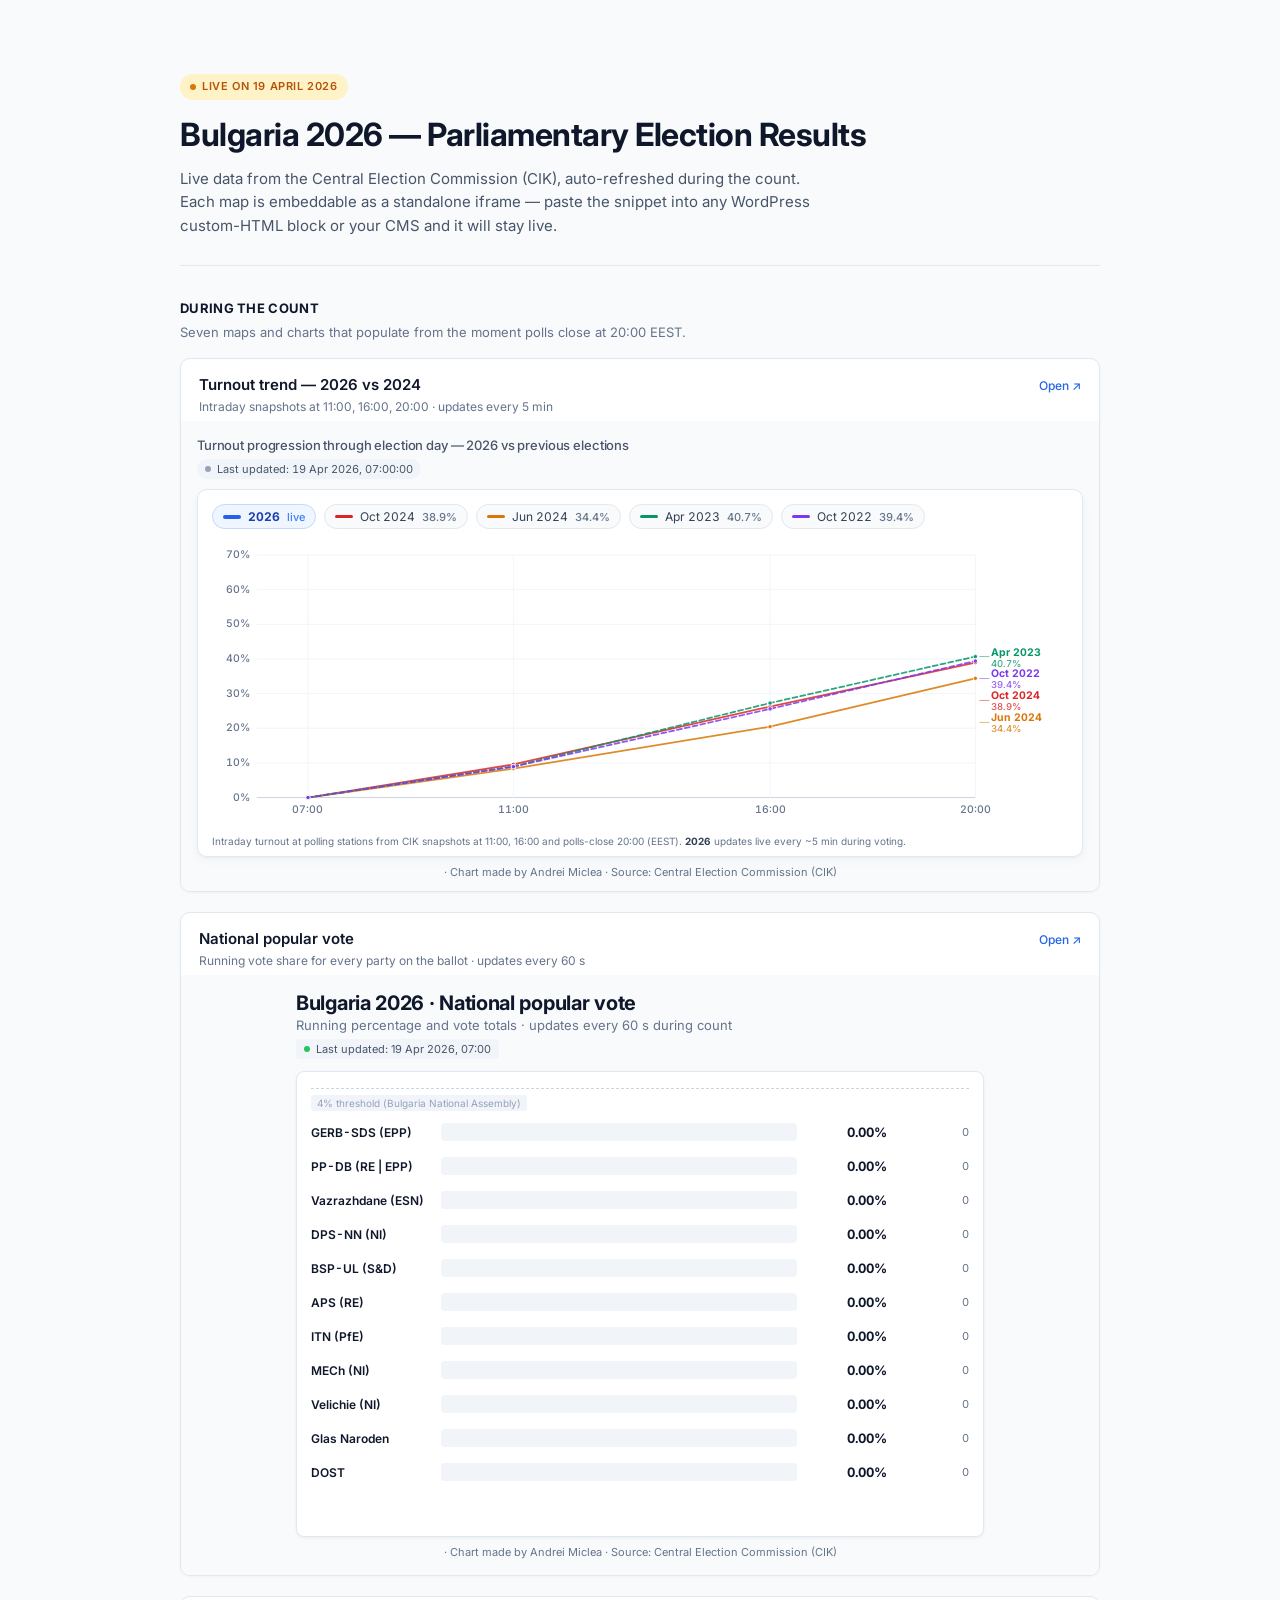
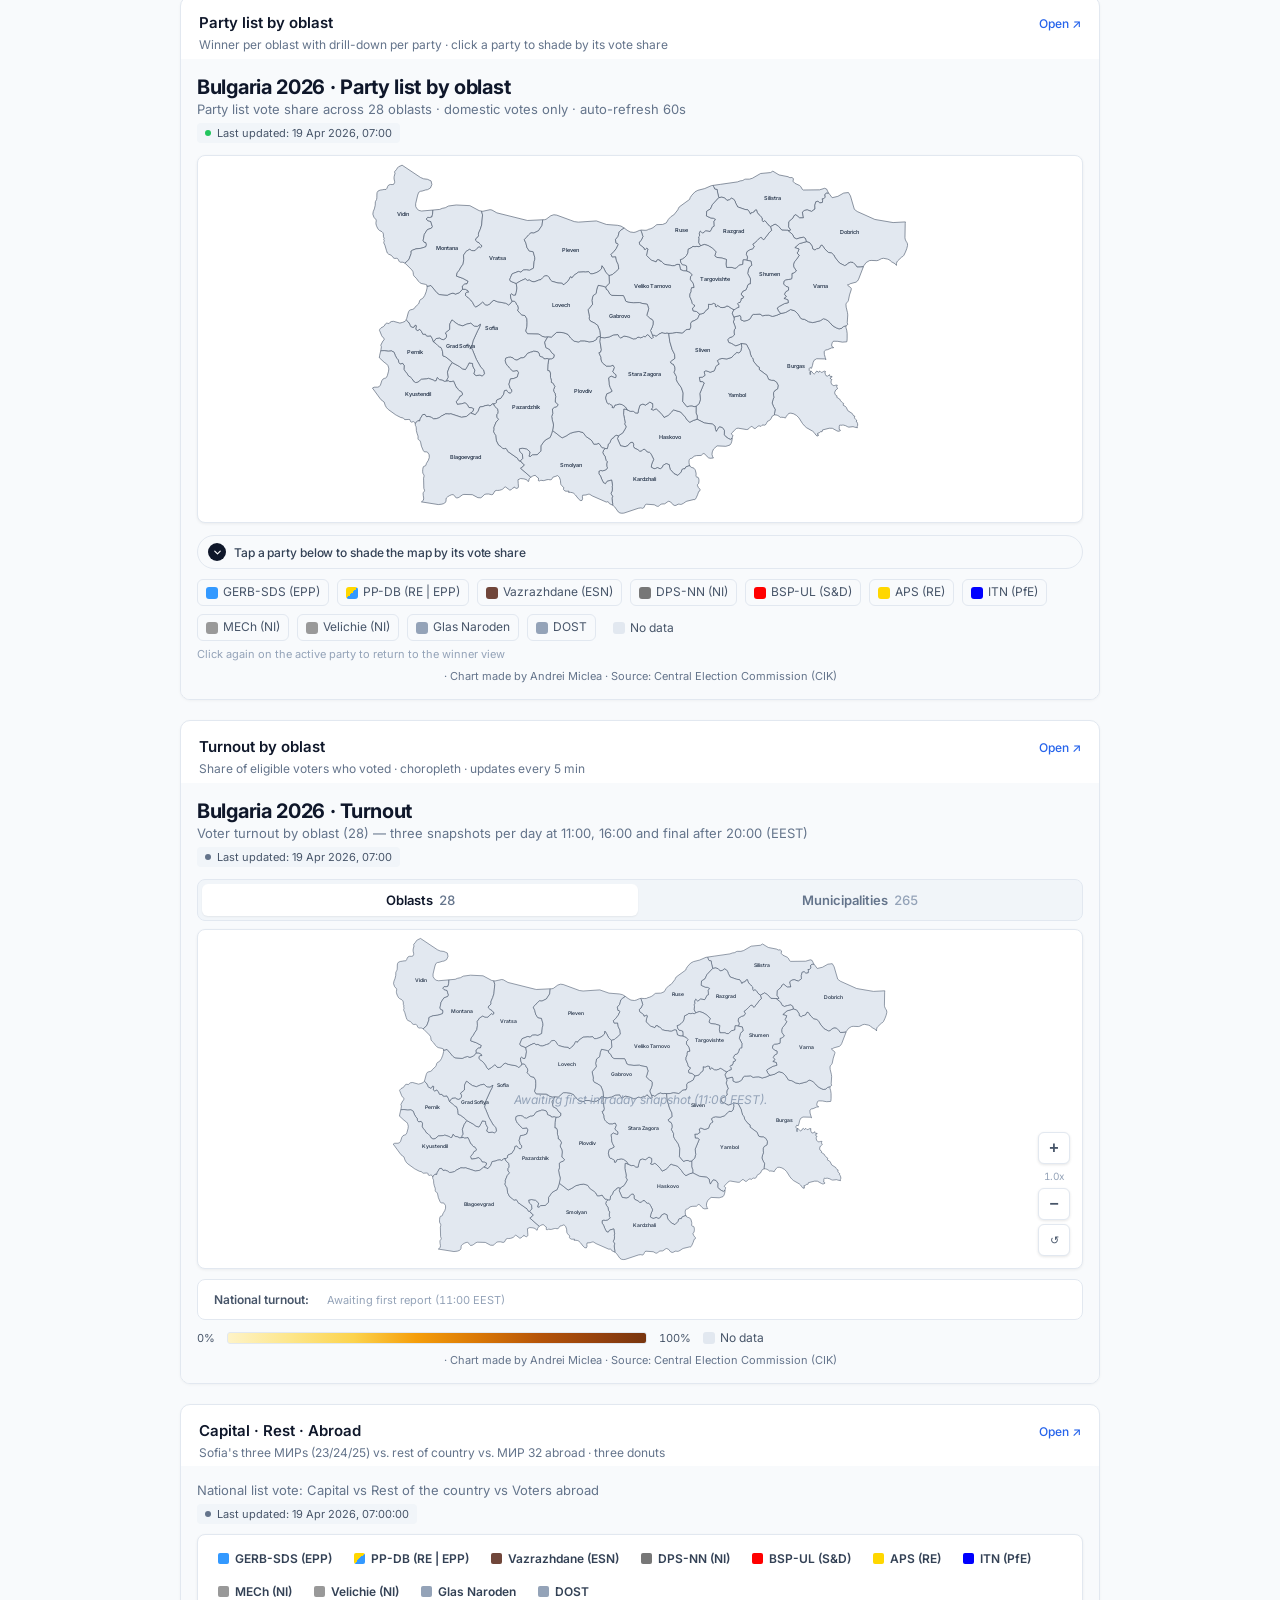
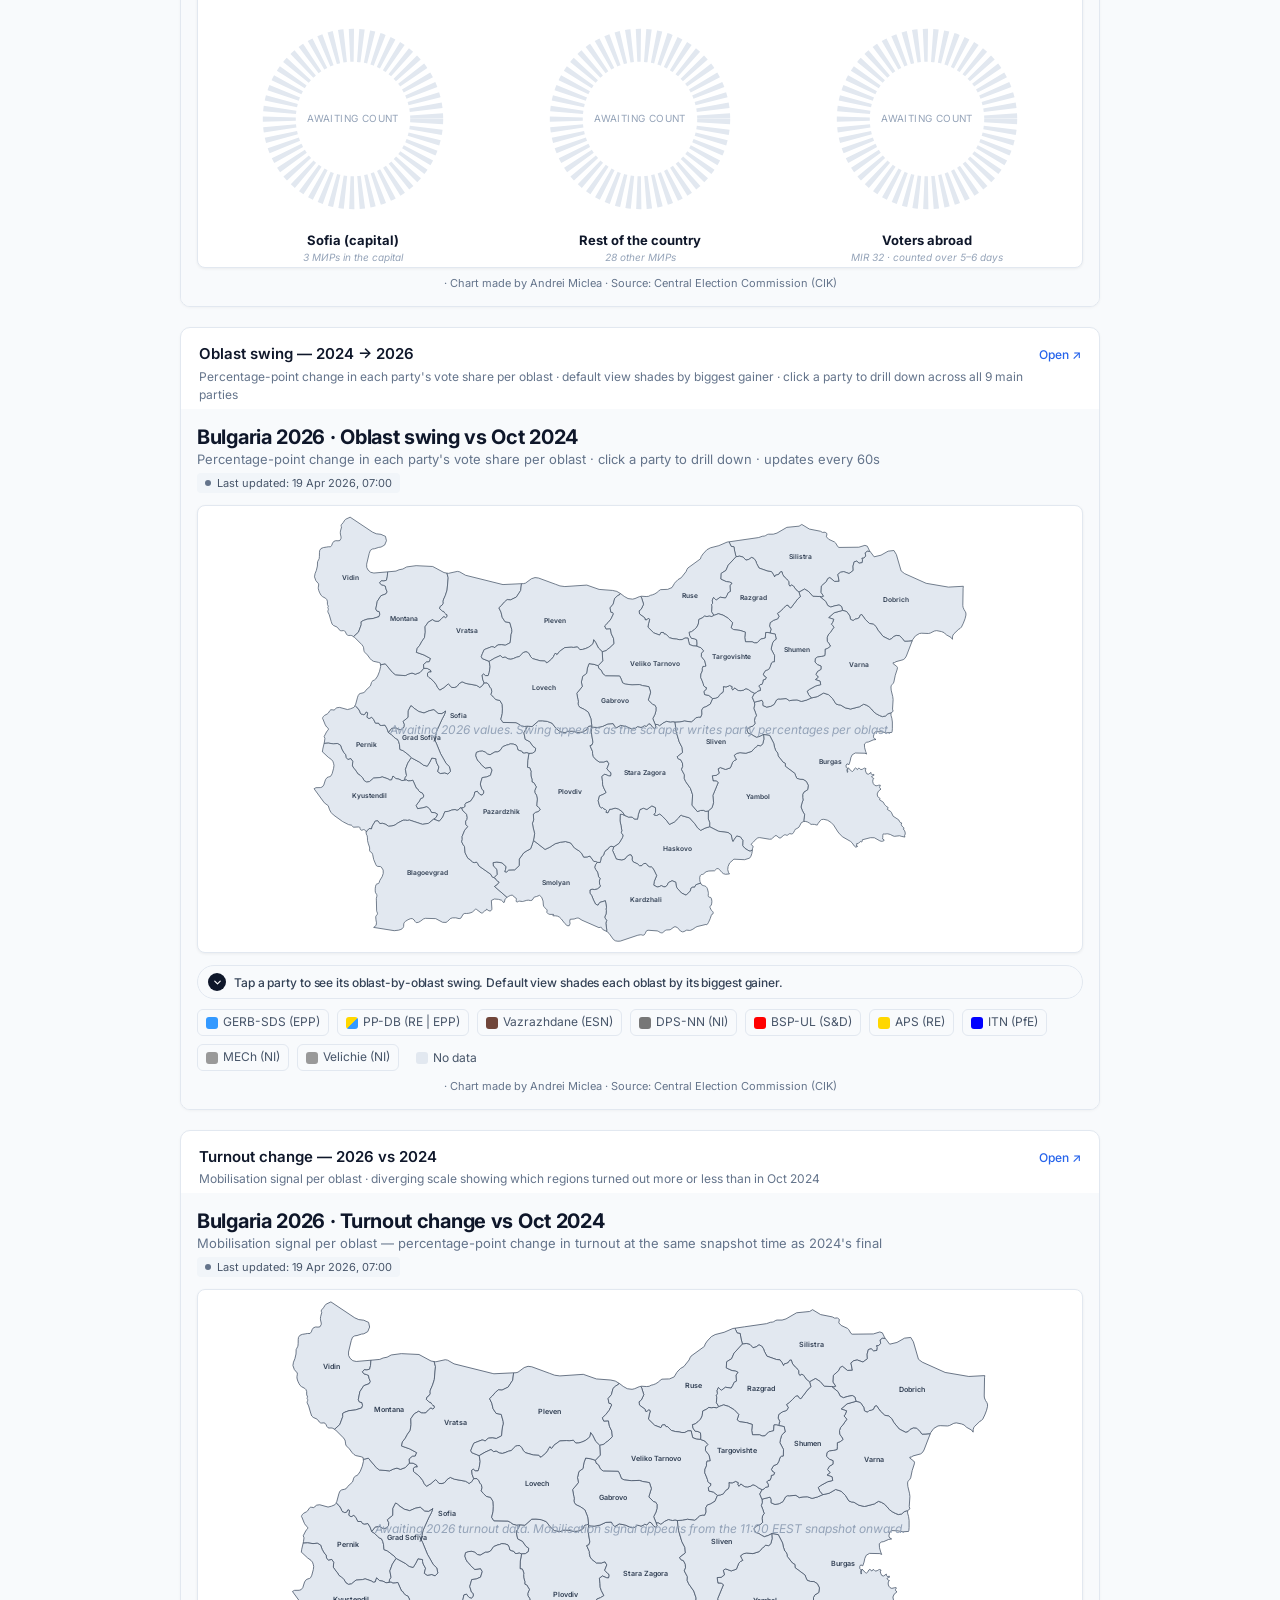
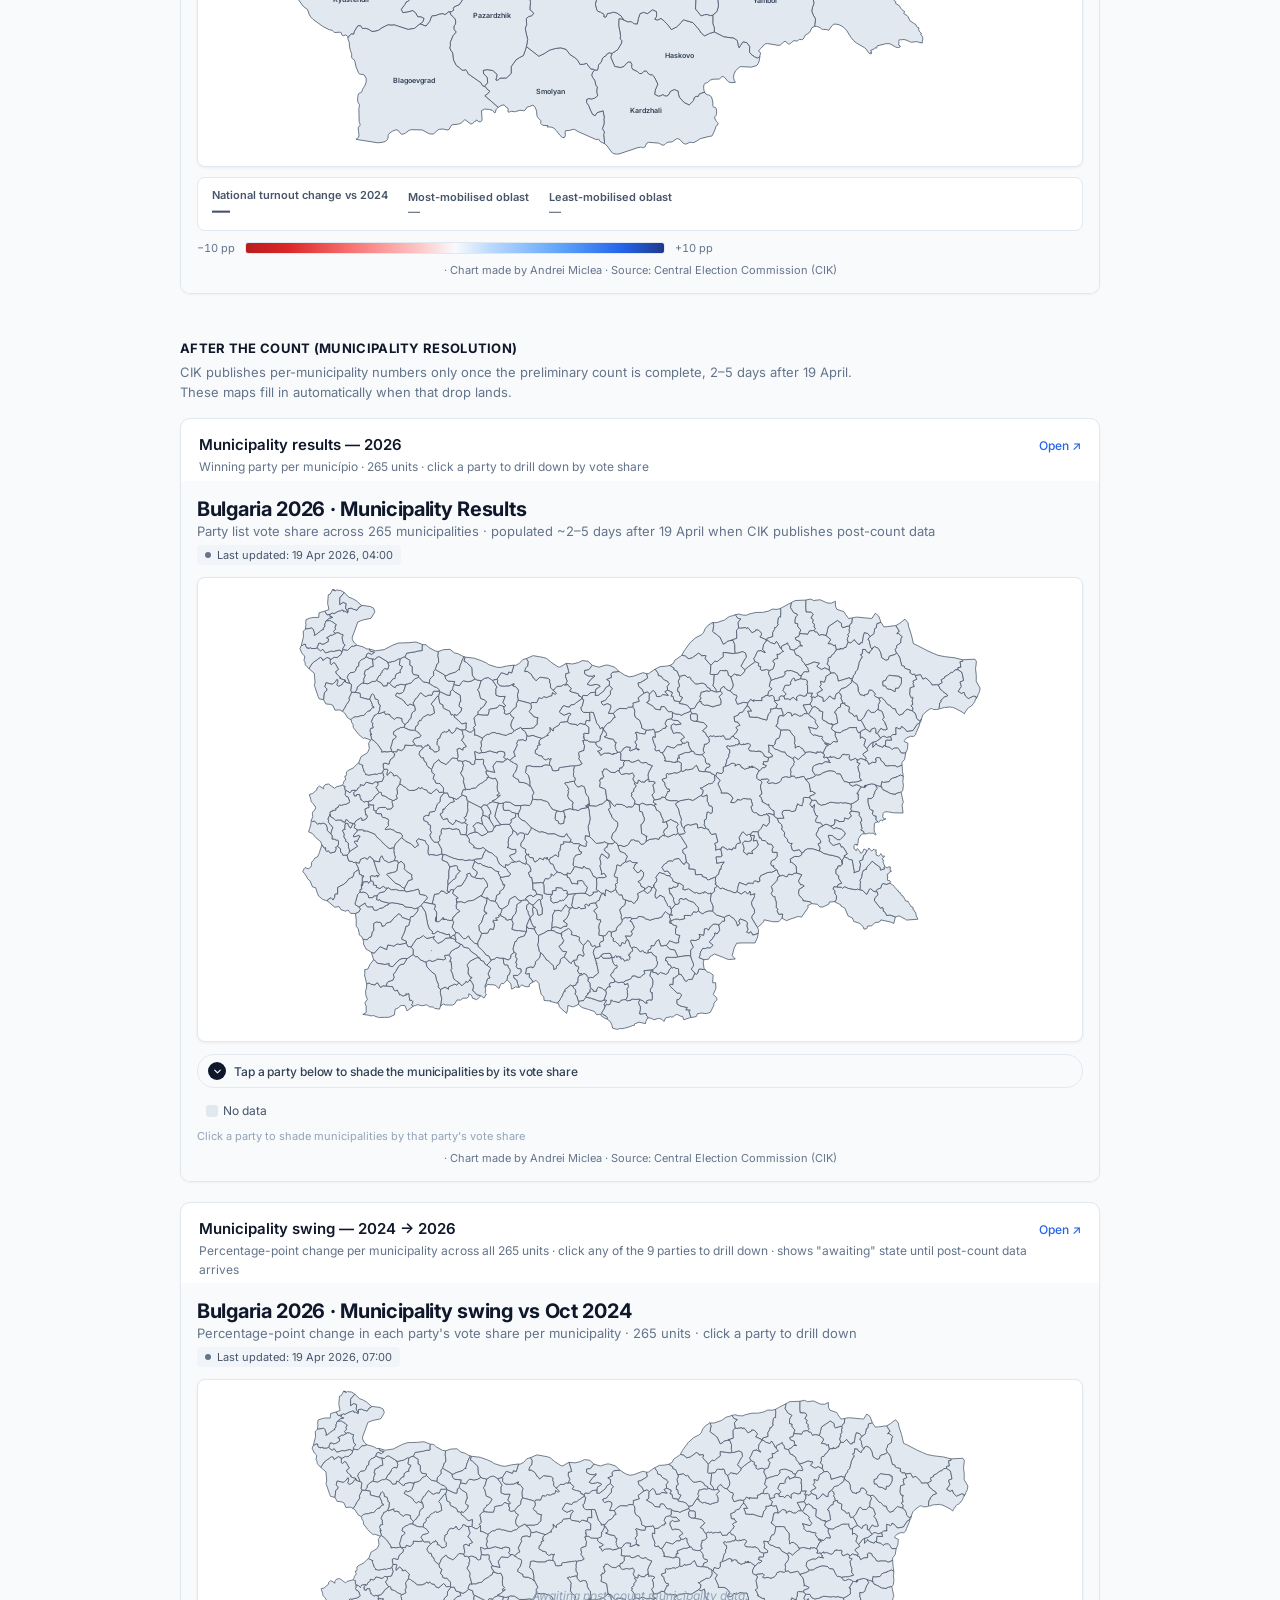
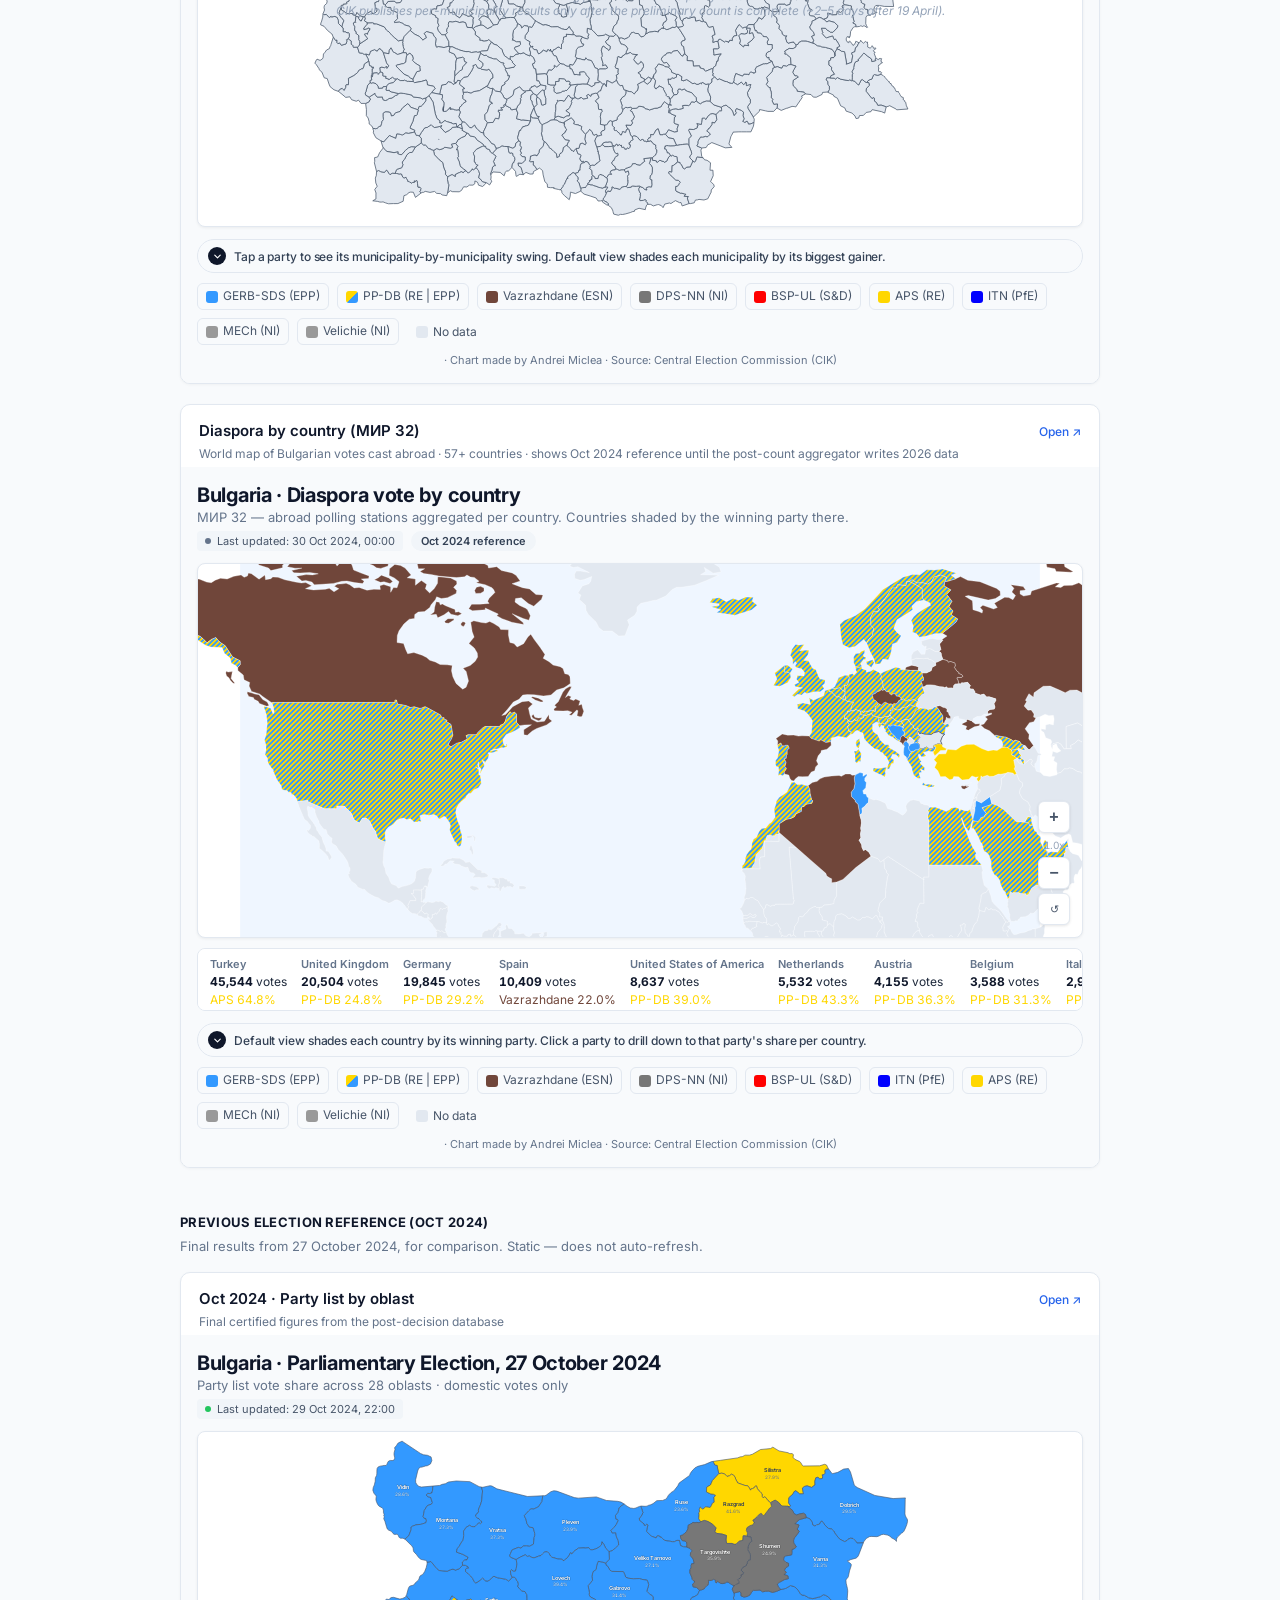
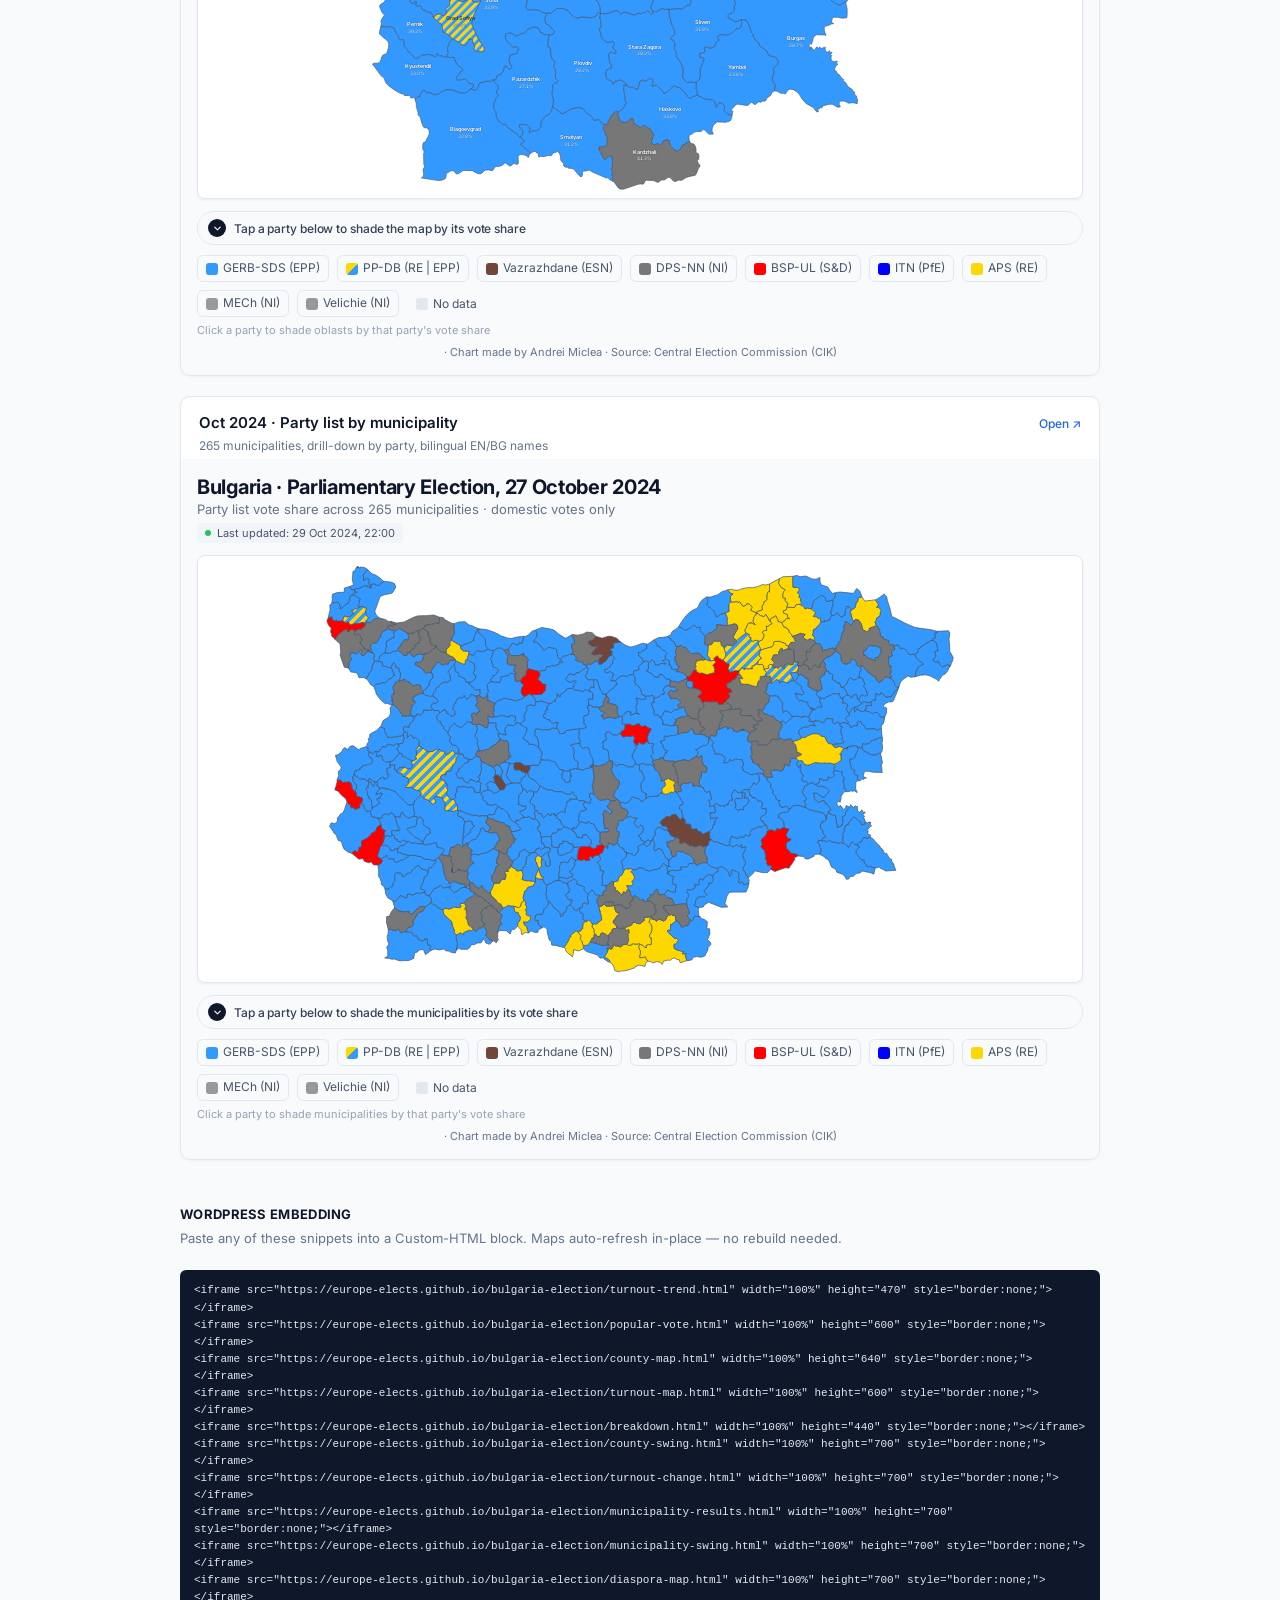
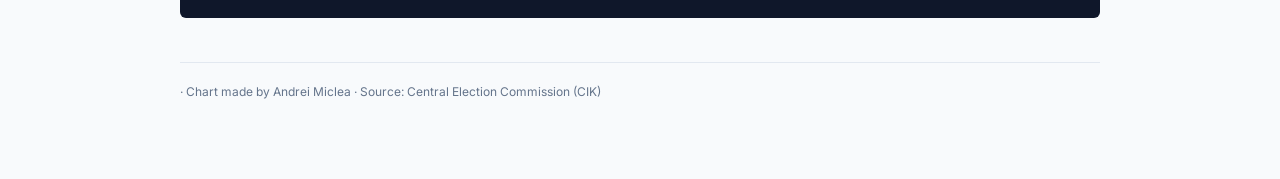
==== index.html @ 09296e6a "Election day map set" ====
<!DOCTYPE html>
<html lang="en">
<head>
<meta charset="UTF-8">
<meta name="viewport" content="width=device-width, initial-scale=1.0">
<title>Bulgaria 2026 – Parliamentary Election Results</title>
<link rel="preconnect" href="https://fonts.googleapis.com">
<link href="https://fonts.googleapis.com/css2?family=Inter:wght@400;500;600;700&display=swap" rel="stylesheet">
<style>
  * { margin: 0; padding: 0; box-sizing: border-box; }
  body { font-family: 'Inter', -apple-system, BlinkMacSystemFont, sans-serif; background: #F8FAFC; color: #1E293B; line-height: 1.55; }
  .page { max-width: 960px; margin: 0 auto; padding: 32px 20px 60px; }
  header.hero {
    padding: 40px 0 28px; border-bottom: 1px solid #E2E8F0; margin-bottom: 32px;
  }
  h1 { font-size: 32px; font-weight: 700; color: #0F172A; letter-spacing: -0.5px; }
  .tagline { font-size: 15px; color: #475569; margin-top: 8px; max-width: 640px; }
  .eyebrow {
    display: inline-flex; align-items: center; gap: 6px;
    font-size: 11px; font-weight: 600; letter-spacing: 0.6px; text-transform: uppercase;
    color: #B45309; background: #FEF3C7; padding: 4px 10px; border-radius: 999px;
    margin-bottom: 10px;
  }
  .eyebrow::before { content: ''; display: inline-block; width: 6px; height: 6px; border-radius: 50%; background: #D97706; animation: pulse 2s infinite; }
  @keyframes pulse { 0%, 100% { opacity: 1; } 50% { opacity: 0.3; } }

  section { margin-bottom: 44px; }
  h2 {
    font-size: 13px; font-weight: 700; color: #0F172A; letter-spacing: 0.3px; text-transform: uppercase;
    margin-bottom: 4px;
  }
  h2 + .sec-sub {
    font-size: 13px; color: #64748B; margin-bottom: 16px; max-width: 680px;
  }

  .embed {
    background: #fff; border: 1px solid #E2E8F0; border-radius: 10px; overflow: hidden;
    box-shadow: 0 1px 3px rgba(0,0,0,.04); margin-bottom: 20px;
  }
  .embed iframe { width: 100%; display: block; border: 0; }
  .embed-header {
    padding: 14px 18px 4px; display: flex; justify-content: space-between; align-items: baseline; gap: 12px;
  }
  .embed-header h3 { font-size: 15px; font-weight: 600; color: #0F172A; }
  .embed-header .desc { font-size: 12px; color: #64748B; margin-top: 2px; }
  .embed-header a {
    font-size: 12px; color: #2563EB; text-decoration: none; white-space: nowrap; font-weight: 500;
  }
  .embed-header a:hover { text-decoration: underline; }

  .embed-codeblock {
    margin-top: 22px; background: #0F172A; color: #E2E8F0;
    font-family: ui-monospace, SFMono-Regular, Menlo, monospace;
    font-size: 11px; padding: 12px 14px; border-radius: 6px; overflow-x: auto;
  }

  footer {
    border-top: 1px solid #E2E8F0; padding-top: 20px; margin-top: 40px;
    font-size: 12px; color: #64748B;
  }
  footer a { color: #475569; }
</style>
</head>
<body>
<div class="page">

<header class="hero">
  <div class="eyebrow">Live on 19 April 2026</div>
  <h1>Bulgaria 2026 — Parliamentary Election Results</h1>
  <p class="tagline">
    Live data from the Central Election Commission (CIK), auto-refreshed during the count.
    Each map is embeddable as a standalone iframe — paste the snippet into any WordPress custom-HTML block
    or your CMS and it will stay live.
  </p>
</header>

<section>
  <h2>During the count</h2>
  <p class="sec-sub">Seven maps and charts that populate from the moment polls close at 20:00 EEST.</p>

  <div class="embed">
    <div class="embed-header">
      <div><h3>Turnout trend — 2026 vs 2024</h3><div class="desc">Intraday snapshots at 11:00, 16:00, 20:00 · updates every 5 min</div></div>
      <a href="turnout-trend.html" target="_blank">Open ↗</a>
    </div>
    <iframe src="turnout-trend.html" height="470"></iframe>
  </div>

  <div class="embed">
    <div class="embed-header">
      <div><h3>National popular vote</h3><div class="desc">Running vote share for every party on the ballot · updates every 60 s</div></div>
      <a href="popular-vote.html" target="_blank">Open ↗</a>
    </div>
    <iframe src="popular-vote.html" height="600"></iframe>
  </div>

  <div class="embed">
    <div class="embed-header">
      <div><h3>Party list by oblast</h3><div class="desc">Winner per oblast with drill-down per party · click a party to shade by its vote share</div></div>
      <a href="county-map.html" target="_blank">Open ↗</a>
    </div>
    <iframe src="county-map.html" height="640"></iframe>
  </div>

  <div class="embed">
    <div class="embed-header">
      <div><h3>Turnout by oblast</h3><div class="desc">Share of eligible voters who voted · choropleth · updates every 5 min</div></div>
      <a href="turnout-map.html" target="_blank">Open ↗</a>
    </div>
    <iframe src="turnout-map.html" height="600"></iframe>
  </div>

  <div class="embed">
    <div class="embed-header">
      <div><h3>Capital · Rest · Abroad</h3><div class="desc">Sofia's three МИРs (23/24/25) vs. rest of country vs. МИР 32 abroad · three donuts</div></div>
      <a href="breakdown.html" target="_blank">Open ↗</a>
    </div>
    <iframe src="breakdown.html" height="440"></iframe>
  </div>

  <div class="embed">
    <div class="embed-header">
      <div><h3>Oblast swing — 2024 → 2026</h3><div class="desc">Percentage-point change in each party's vote share per oblast · default view shades by biggest gainer · click a party to drill down across all 9 main parties</div></div>
      <a href="county-swing.html" target="_blank">Open ↗</a>
    </div>
    <iframe src="county-swing.html" height="700"></iframe>
  </div>

  <div class="embed">
    <div class="embed-header">
      <div><h3>Turnout change — 2026 vs 2024</h3><div class="desc">Mobilisation signal per oblast · diverging scale showing which regions turned out more or less than in Oct 2024</div></div>
      <a href="turnout-change.html" target="_blank">Open ↗</a>
    </div>
    <iframe src="turnout-change.html" height="700"></iframe>
  </div>
</section>

<section>
  <h2>After the count (municipality resolution)</h2>
  <p class="sec-sub">CIK publishes per-municipality numbers only once the preliminary count is complete, 2–5 days after 19 April. These maps fill in automatically when that drop lands.</p>

  <div class="embed">
    <div class="embed-header">
      <div><h3>Municipality results — 2026</h3><div class="desc">Winning party per município · 265 units · click a party to drill down by vote share</div></div>
      <a href="municipality-results.html" target="_blank">Open ↗</a>
    </div>
    <iframe src="municipality-results.html" height="700"></iframe>
  </div>

  <div class="embed">
    <div class="embed-header">
      <div><h3>Municipality swing — 2024 → 2026</h3><div class="desc">Percentage-point change per municipality across all 265 units · click any of the 9 parties to drill down · shows "awaiting" state until post-count data arrives</div></div>
      <a href="municipality-swing.html" target="_blank">Open ↗</a>
    </div>
    <iframe src="municipality-swing.html" height="700"></iframe>
  </div>

  <div class="embed">
    <div class="embed-header">
      <div><h3>Diaspora by country (МИР 32)</h3><div class="desc">World map of Bulgarian votes cast abroad · 57+ countries · shows Oct 2024 reference until the post-count aggregator writes 2026 data</div></div>
      <a href="diaspora-map.html" target="_blank">Open ↗</a>
    </div>
    <iframe src="diaspora-map.html" height="700"></iframe>
  </div>
</section>

<section>
  <h2>Previous election reference (Oct 2024)</h2>
  <p class="sec-sub">Final results from 27 October 2024, for comparison. Static — does not auto-refresh.</p>

  <div class="embed">
    <div class="embed-header">
      <div><h3>Oct 2024 · Party list by oblast</h3><div class="desc">Final certified figures from the post-decision database</div></div>
      <a href="map.html" target="_blank">Open ↗</a>
    </div>
    <iframe src="map.html" height="640"></iframe>
  </div>

  <div class="embed">
    <div class="embed-header">
      <div><h3>Oct 2024 · Party list by municipality</h3><div class="desc">265 municipalities, drill-down by party, bilingual EN/BG names</div></div>
      <a href="map_municipalities.html" target="_blank">Open ↗</a>
    </div>
    <iframe src="map_municipalities.html" height="700"></iframe>
  </div>
</section>

<section>
  <h2>WordPress embedding</h2>
  <p class="sec-sub">Paste any of these snippets into a Custom-HTML block. Maps auto-refresh in-place — no rebuild needed.</p>
  <div class="embed-codeblock">
&lt;iframe src="https://europe-elects.github.io/bulgaria-election/turnout-trend.html"  width="100%" height="470" style="border:none;"&gt;&lt;/iframe&gt;<br>
&lt;iframe src="https://europe-elects.github.io/bulgaria-election/popular-vote.html"   width="100%" height="600" style="border:none;"&gt;&lt;/iframe&gt;<br>
&lt;iframe src="https://europe-elects.github.io/bulgaria-election/county-map.html"    width="100%" height="640" style="border:none;"&gt;&lt;/iframe&gt;<br>
&lt;iframe src="https://europe-elects.github.io/bulgaria-election/turnout-map.html"   width="100%" height="600" style="border:none;"&gt;&lt;/iframe&gt;<br>
&lt;iframe src="https://europe-elects.github.io/bulgaria-election/breakdown.html"     width="100%" height="440" style="border:none;"&gt;&lt;/iframe&gt;<br>
&lt;iframe src="https://europe-elects.github.io/bulgaria-election/county-swing.html"  width="100%" height="700" style="border:none;"&gt;&lt;/iframe&gt;<br>
&lt;iframe src="https://europe-elects.github.io/bulgaria-election/turnout-change.html" width="100%" height="700" style="border:none;"&gt;&lt;/iframe&gt;<br>
&lt;iframe src="https://europe-elects.github.io/bulgaria-election/municipality-results.html" width="100%" height="700" style="border:none;"&gt;&lt;/iframe&gt;<br>
&lt;iframe src="https://europe-elects.github.io/bulgaria-election/municipality-swing.html" width="100%" height="700" style="border:none;"&gt;&lt;/iframe&gt;<br>
&lt;iframe src="https://europe-elects.github.io/bulgaria-election/diaspora-map.html" width="100%" height="700" style="border:none;"&gt;&lt;/iframe&gt;
  </div>
</section>

<footer>
  · Chart made by Andrei Miclea · Source: Central Election Commission (CIK)
</footer>

</div>
</body>
</html>
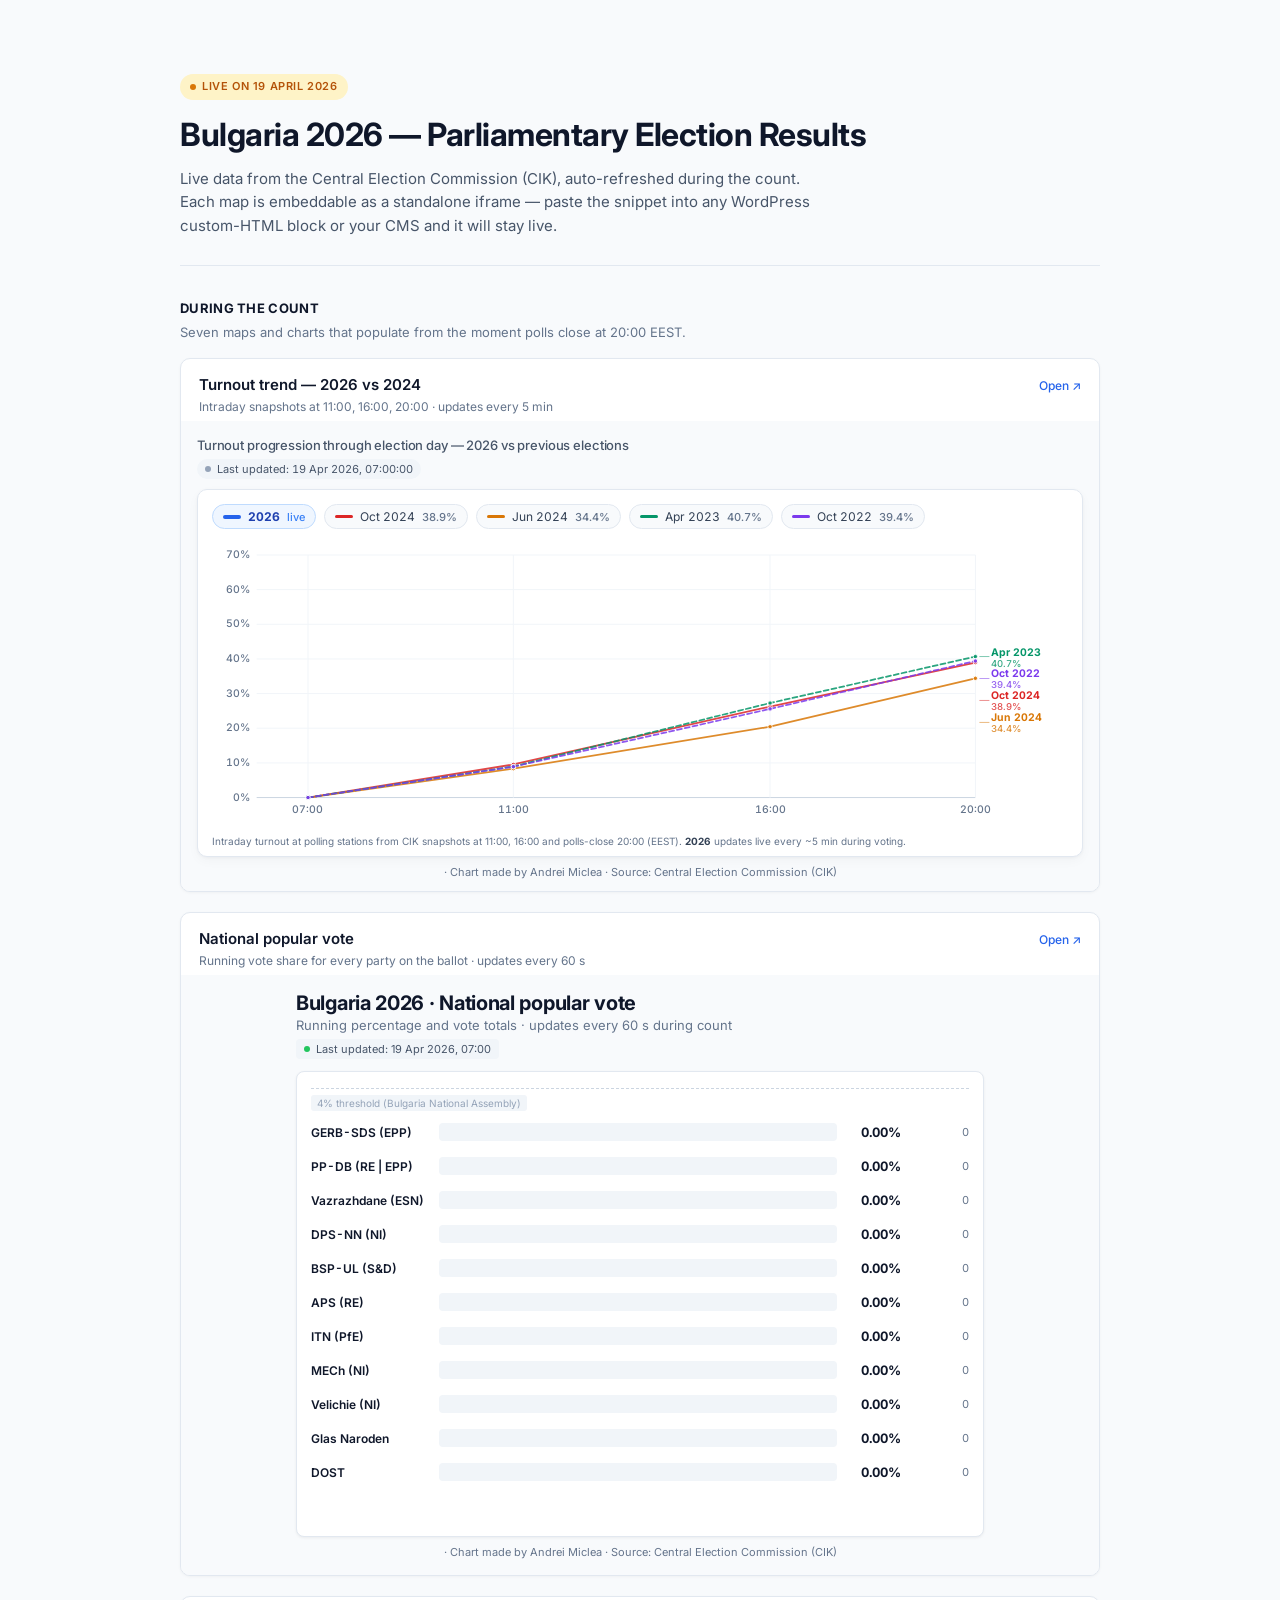
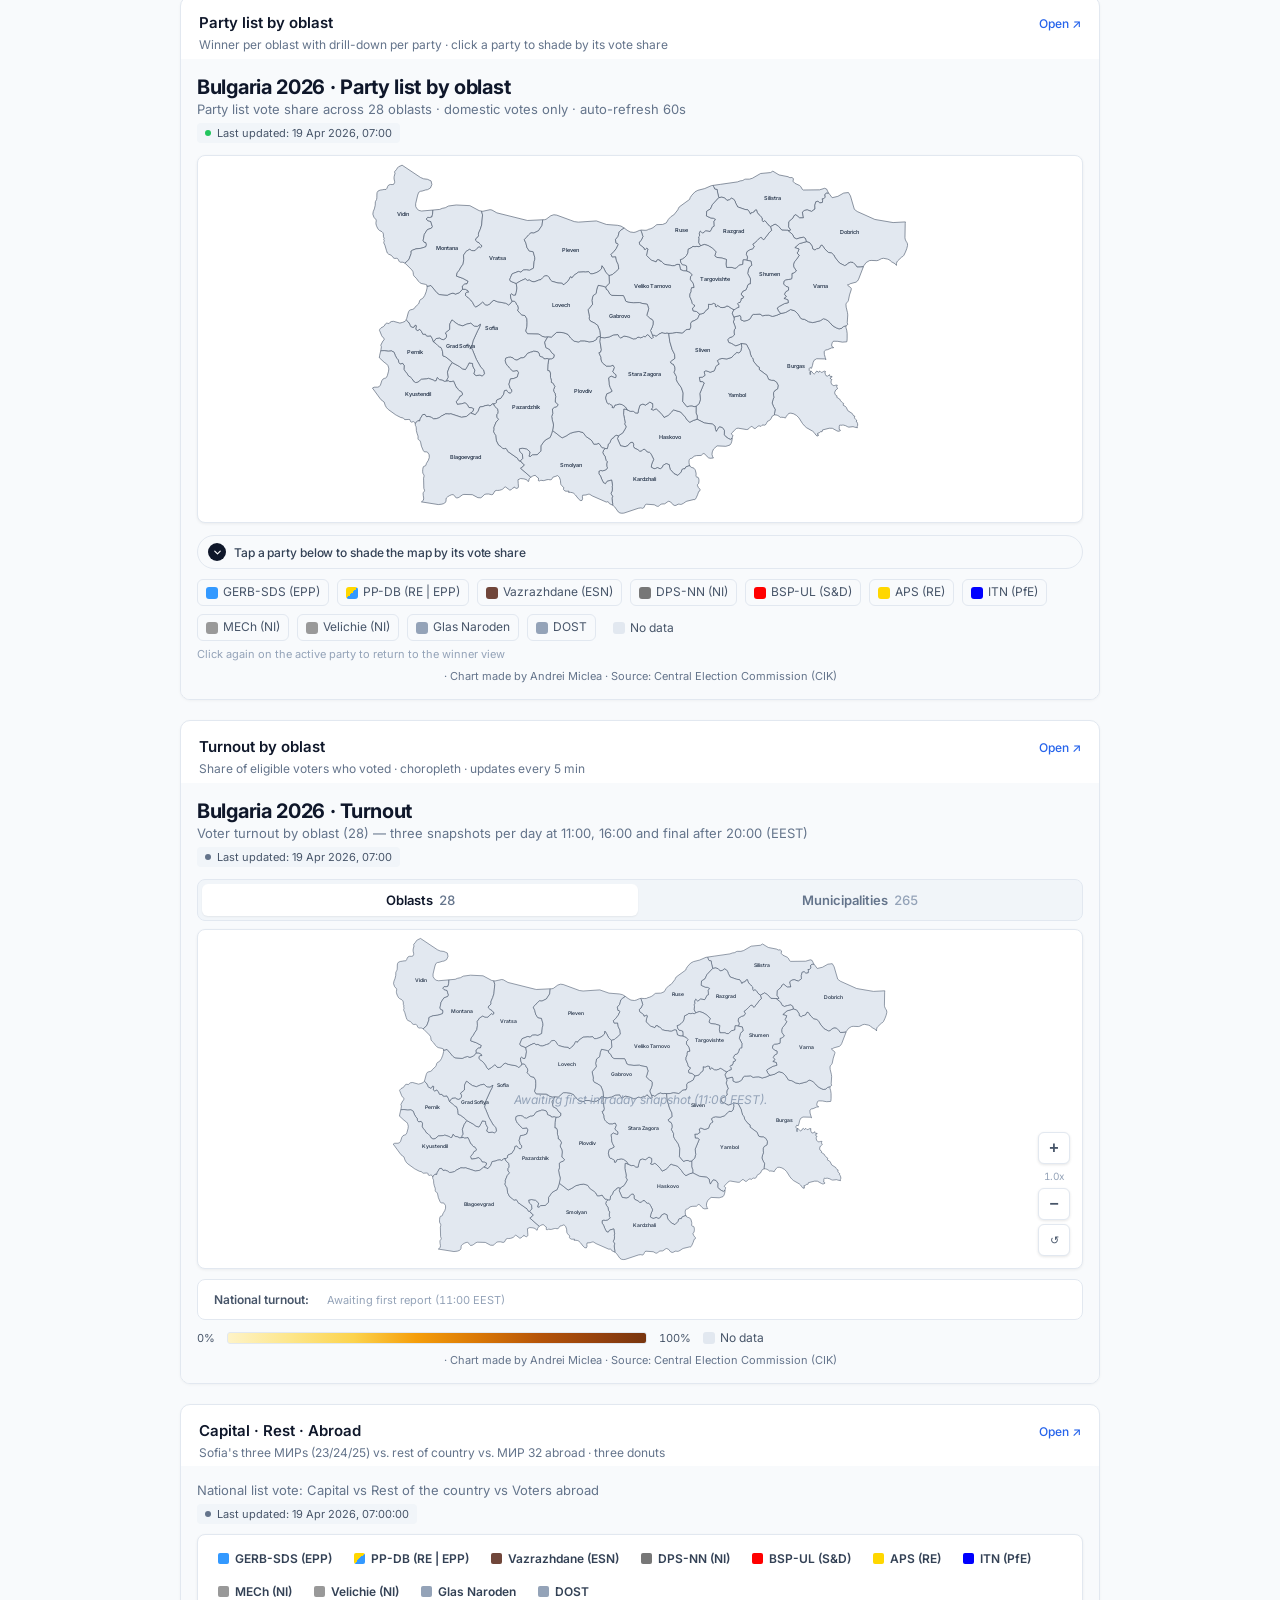
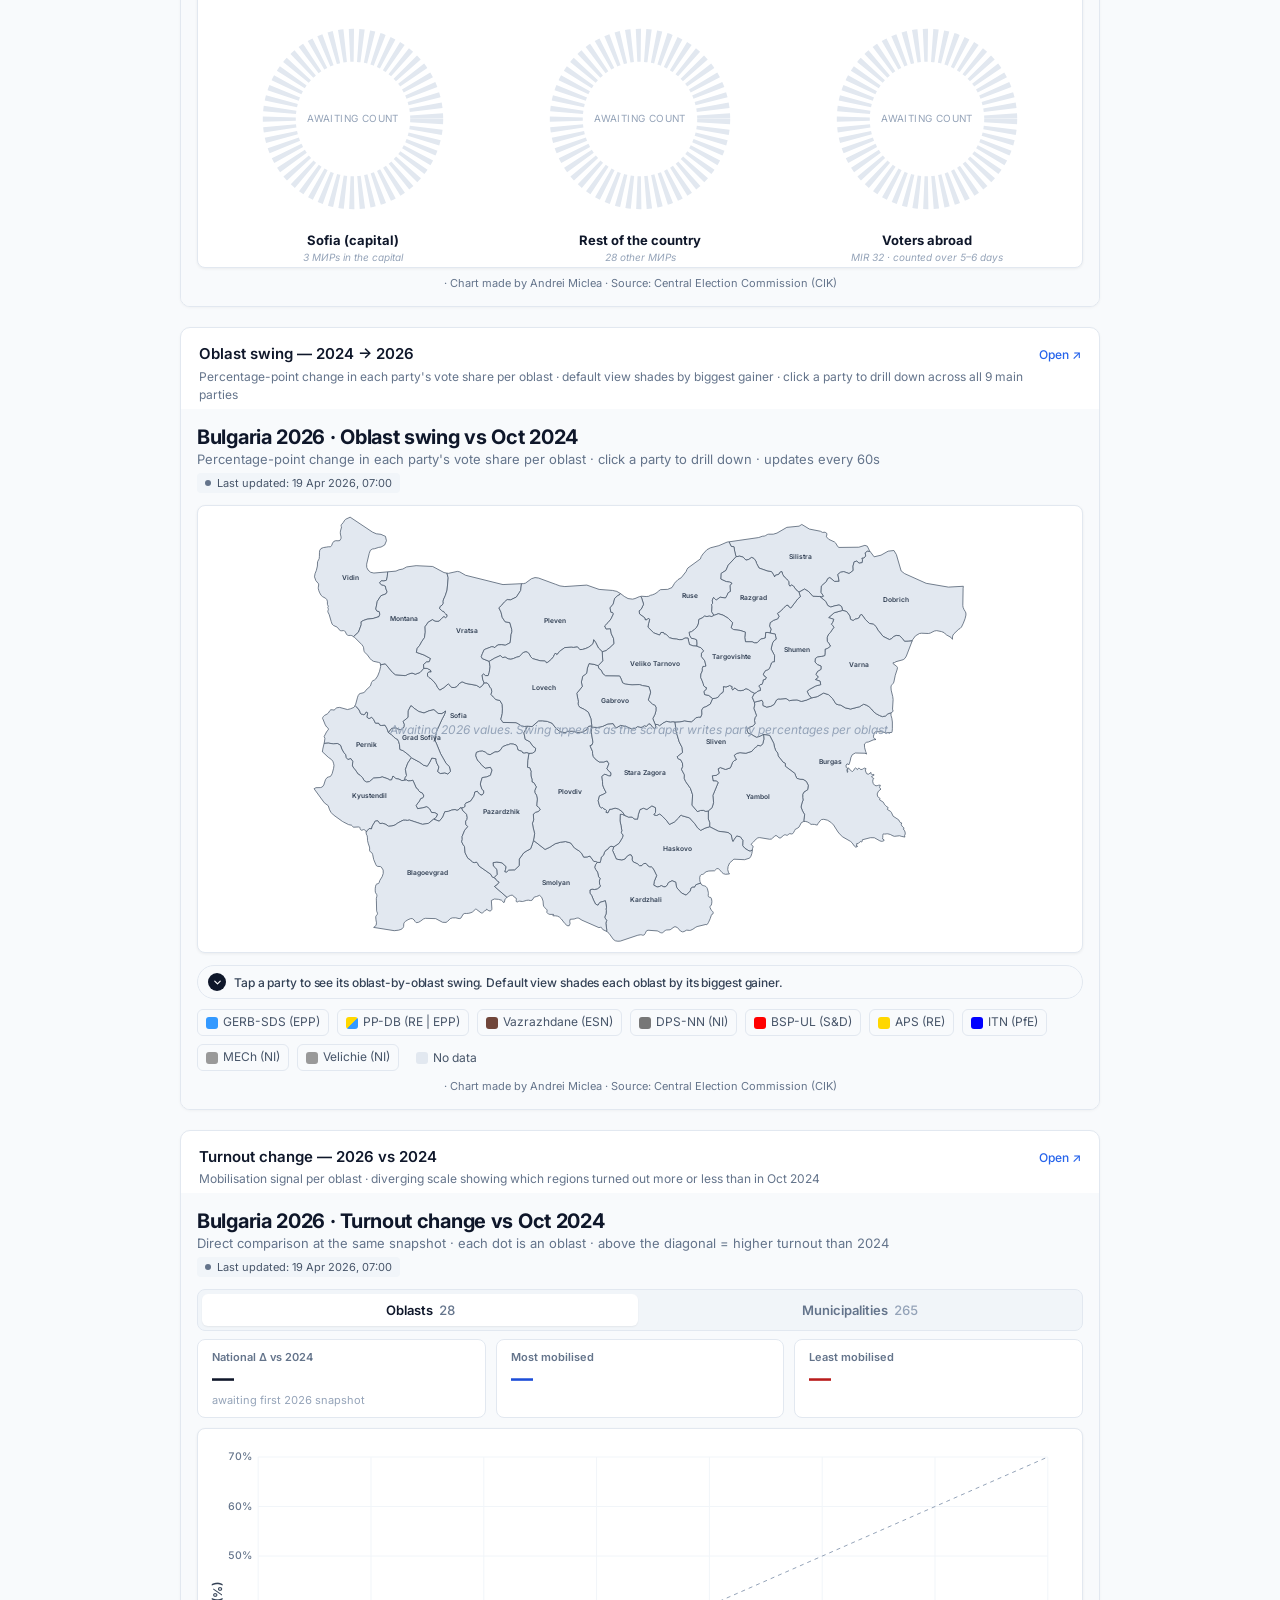
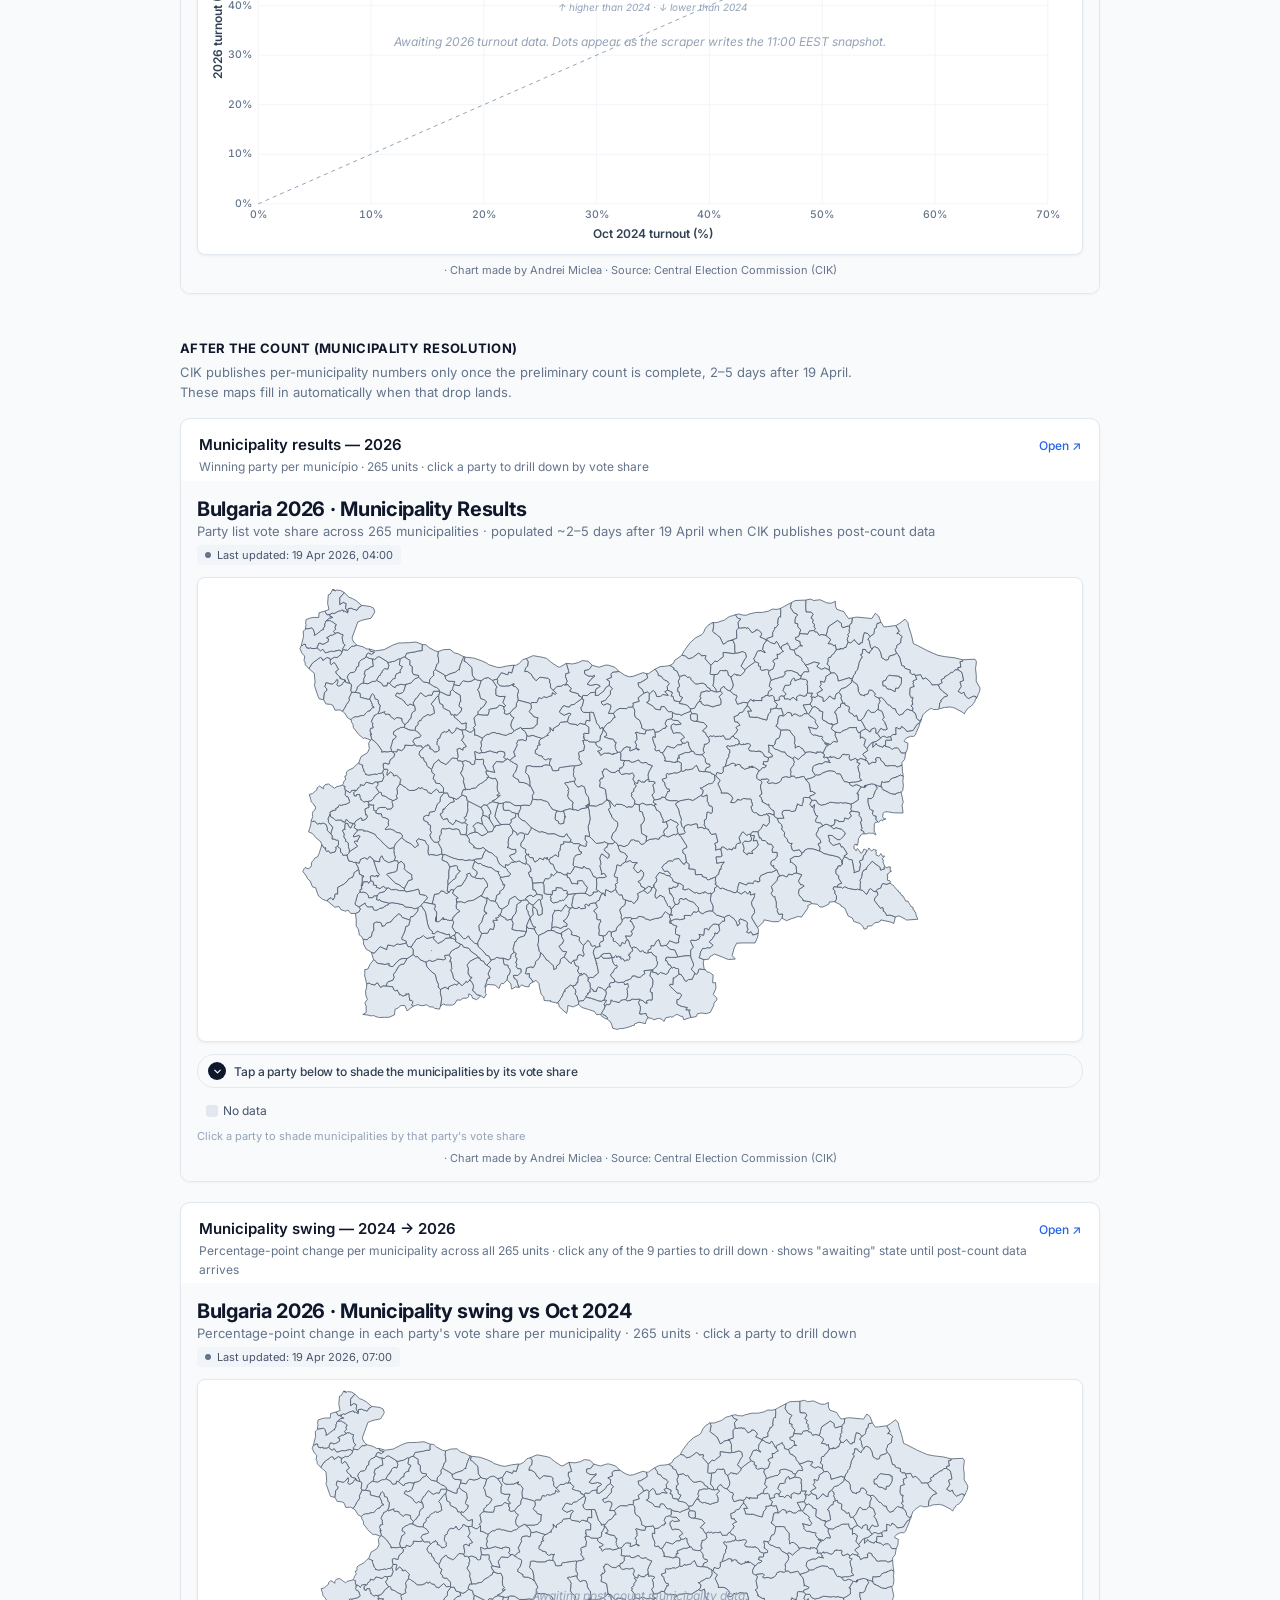
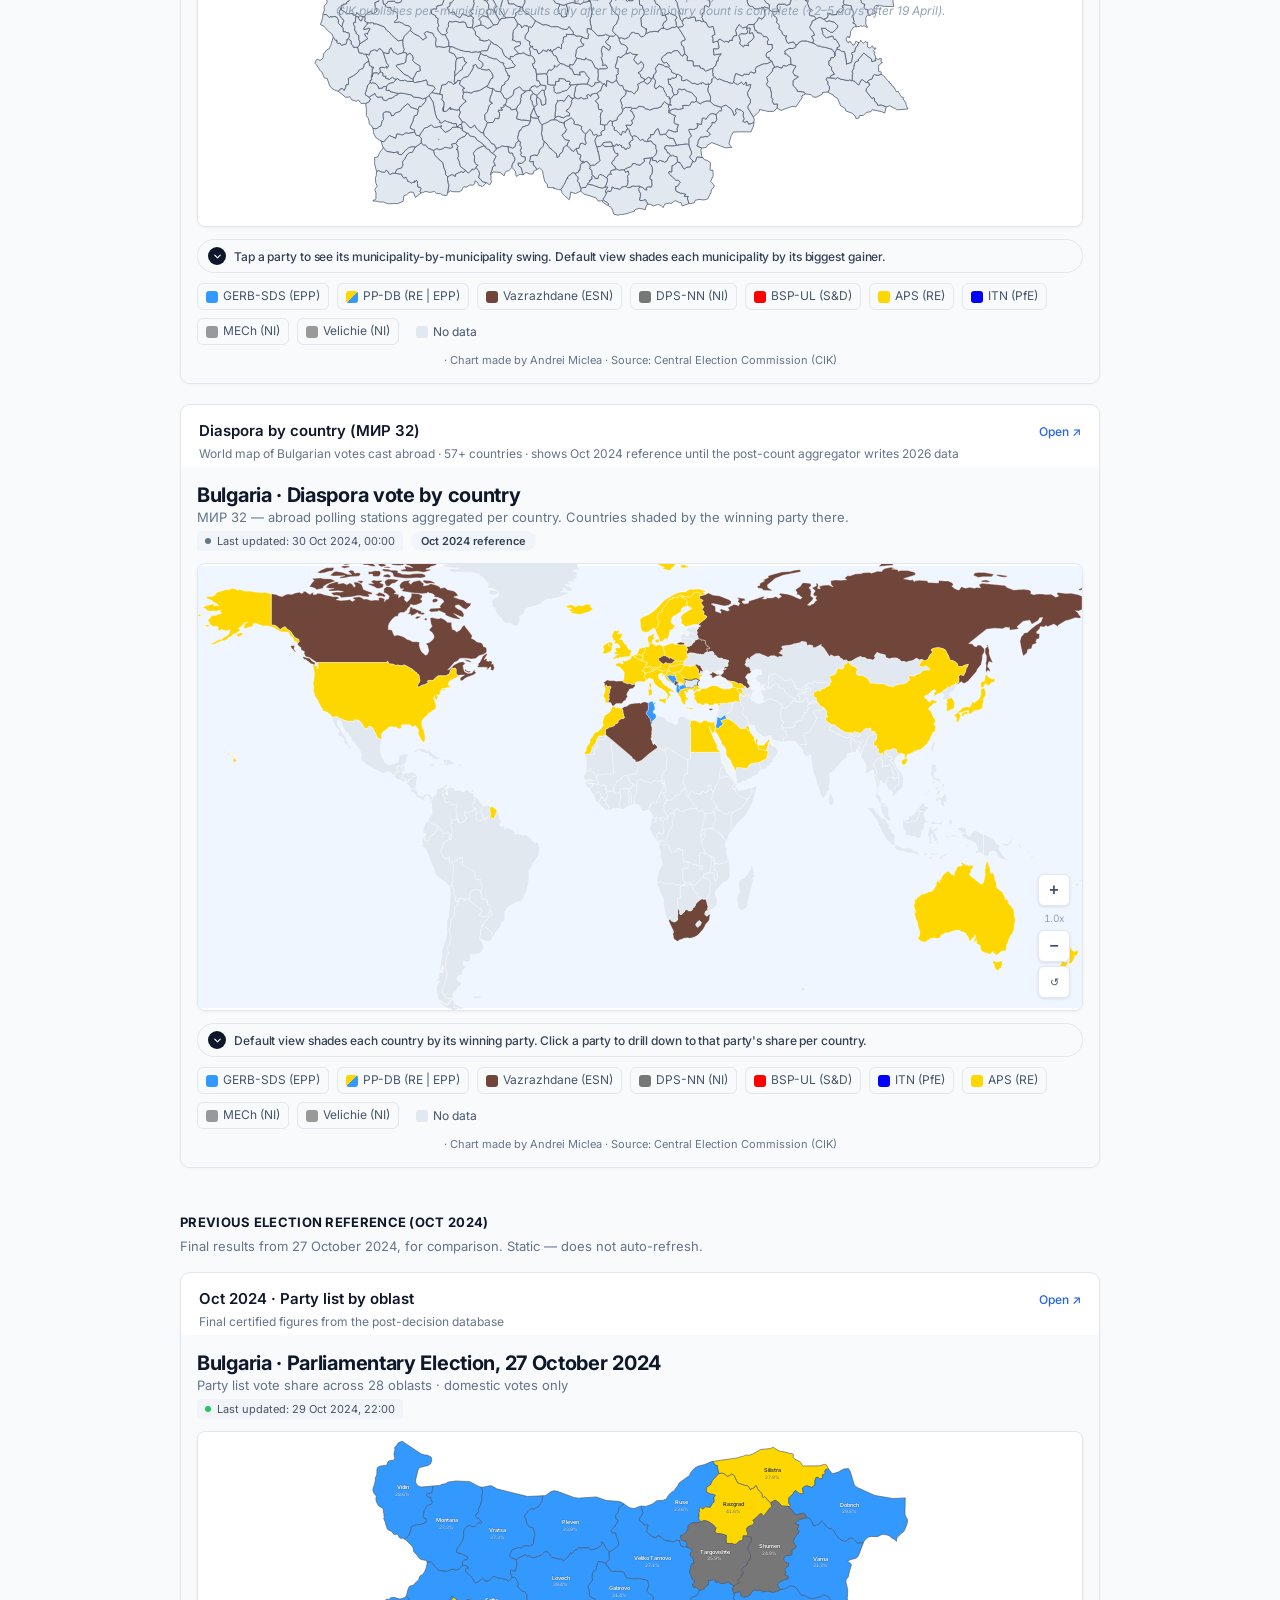
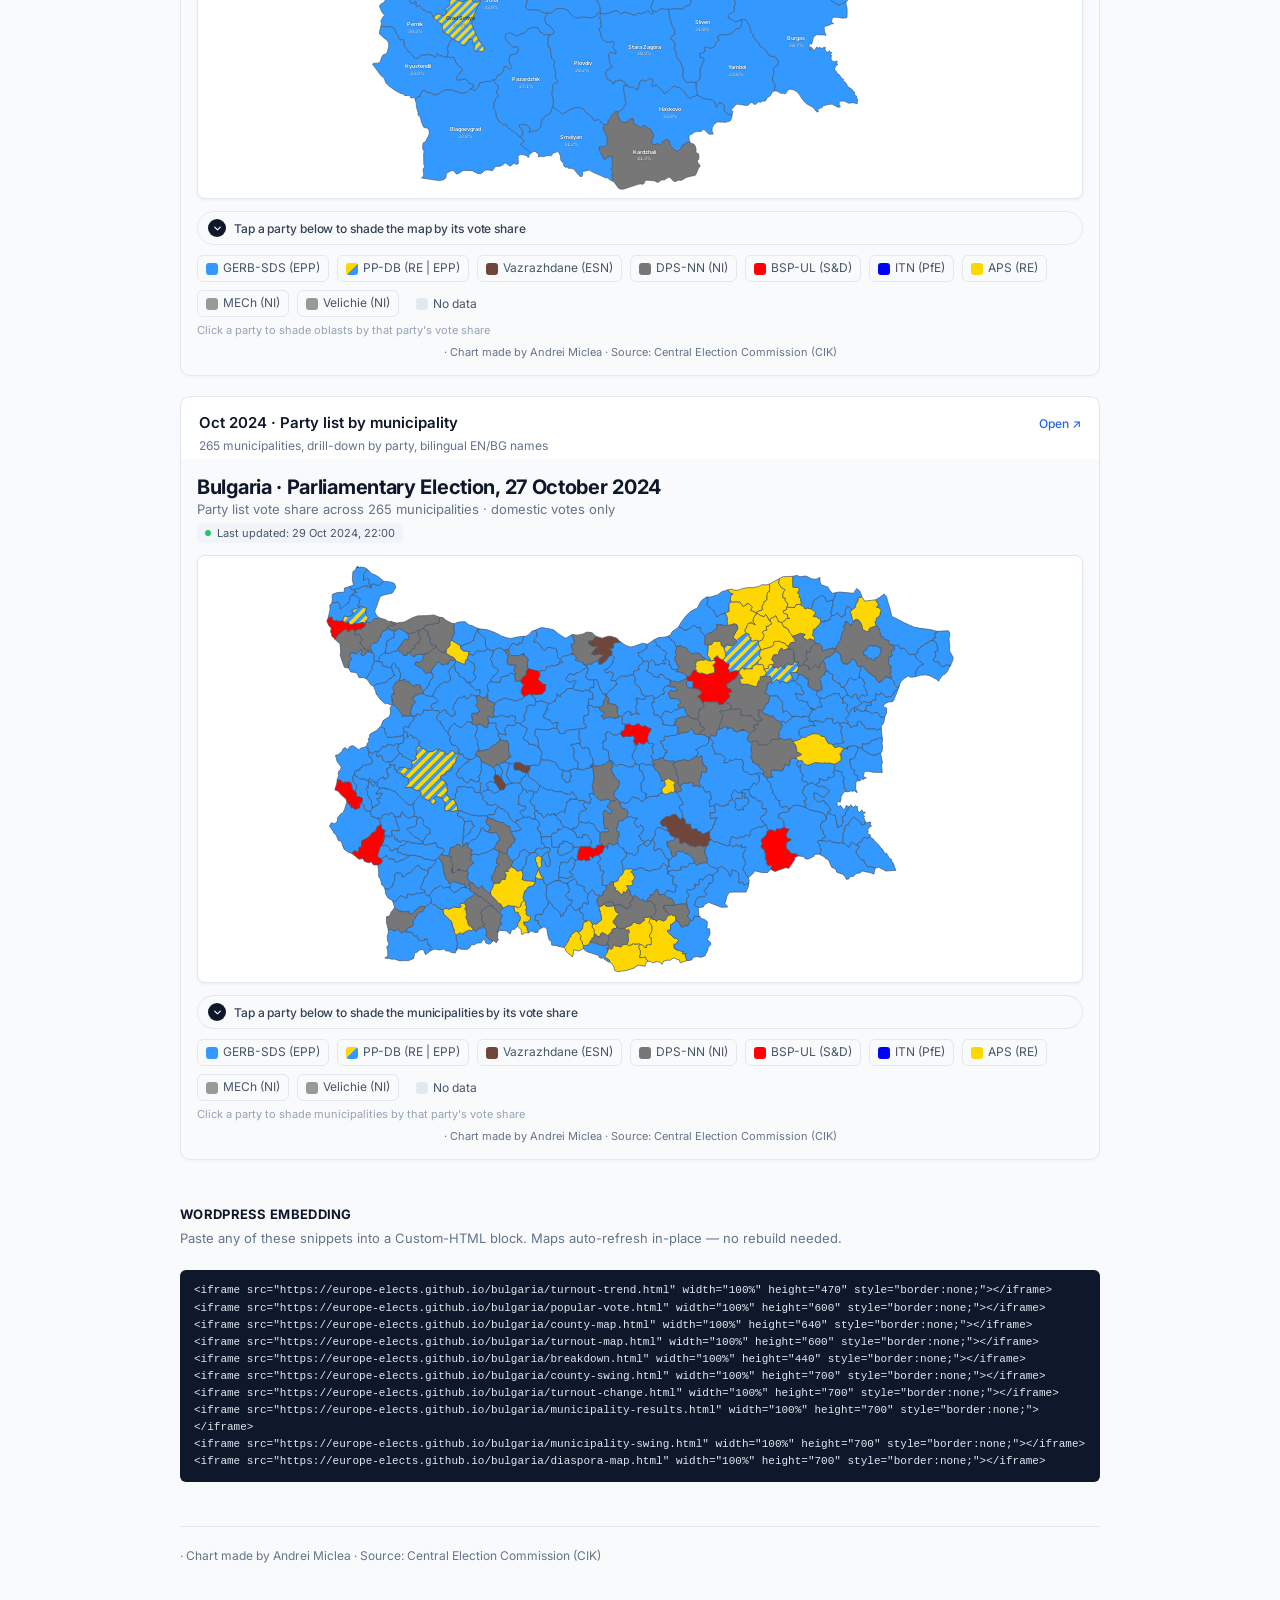
==== commit 6dfb7a04: "mobile fix and iframes" ====
--- a/index.html
+++ b/index.html
@@ -59,6 +59,17 @@
     font-size: 12px; color: #64748B;
   }
   footer a { color: #475569; }
+
+  @media (max-width: 520px) {
+    .page { padding: 20px 10px 40px; }
+    h1 { font-size: 22px; }
+    .tagline { font-size: 13px; }
+    .embed-header { padding: 10px 12px 4px; flex-direction: column; gap: 4px; }
+    .embed-header h3 { font-size: 13px; }
+    .embed-header .desc { font-size: 11px; }
+    .embed-codeblock { font-size: 9px; padding: 8px 10px; overflow-x: auto; white-space: pre; }
+    section { margin-bottom: 28px; }
+  }
 </style>
 </head>
 <body>
@@ -189,16 +200,16 @@
   <h2>WordPress embedding</h2>
   <p class="sec-sub">Paste any of these snippets into a Custom-HTML block. Maps auto-refresh in-place — no rebuild needed.</p>
   <div class="embed-codeblock">
-&lt;iframe src="https://europe-elects.github.io/bulgaria-election/turnout-trend.html"  width="100%" height="470" style="border:none;"&gt;&lt;/iframe&gt;<br>
-&lt;iframe src="https://europe-elects.github.io/bulgaria-election/popular-vote.html"   width="100%" height="600" style="border:none;"&gt;&lt;/iframe&gt;<br>
-&lt;iframe src="https://europe-elects.github.io/bulgaria-election/county-map.html"    width="100%" height="640" style="border:none;"&gt;&lt;/iframe&gt;<br>
-&lt;iframe src="https://europe-elects.github.io/bulgaria-election/turnout-map.html"   width="100%" height="600" style="border:none;"&gt;&lt;/iframe&gt;<br>
-&lt;iframe src="https://europe-elects.github.io/bulgaria-election/breakdown.html"     width="100%" height="440" style="border:none;"&gt;&lt;/iframe&gt;<br>
-&lt;iframe src="https://europe-elects.github.io/bulgaria-election/county-swing.html"  width="100%" height="700" style="border:none;"&gt;&lt;/iframe&gt;<br>
-&lt;iframe src="https://europe-elects.github.io/bulgaria-election/turnout-change.html" width="100%" height="700" style="border:none;"&gt;&lt;/iframe&gt;<br>
-&lt;iframe src="https://europe-elects.github.io/bulgaria-election/municipality-results.html" width="100%" height="700" style="border:none;"&gt;&lt;/iframe&gt;<br>
-&lt;iframe src="https://europe-elects.github.io/bulgaria-election/municipality-swing.html" width="100%" height="700" style="border:none;"&gt;&lt;/iframe&gt;<br>
-&lt;iframe src="https://europe-elects.github.io/bulgaria-election/diaspora-map.html" width="100%" height="700" style="border:none;"&gt;&lt;/iframe&gt;
+&lt;iframe src="https://europe-elects.github.io/bulgaria/turnout-trend.html"  width="100%" height="470" style="border:none;"&gt;&lt;/iframe&gt;<br>
+&lt;iframe src="https://europe-elects.github.io/bulgaria/popular-vote.html"   width="100%" height="600" style="border:none;"&gt;&lt;/iframe&gt;<br>
+&lt;iframe src="https://europe-elects.github.io/bulgaria/county-map.html"    width="100%" height="640" style="border:none;"&gt;&lt;/iframe&gt;<br>
+&lt;iframe src="https://europe-elects.github.io/bulgaria/turnout-map.html"   width="100%" height="600" style="border:none;"&gt;&lt;/iframe&gt;<br>
+&lt;iframe src="https://europe-elects.github.io/bulgaria/breakdown.html"     width="100%" height="440" style="border:none;"&gt;&lt;/iframe&gt;<br>
+&lt;iframe src="https://europe-elects.github.io/bulgaria/county-swing.html"  width="100%" height="700" style="border:none;"&gt;&lt;/iframe&gt;<br>
+&lt;iframe src="https://europe-elects.github.io/bulgaria/turnout-change.html" width="100%" height="700" style="border:none;"&gt;&lt;/iframe&gt;<br>
+&lt;iframe src="https://europe-elects.github.io/bulgaria/municipality-results.html" width="100%" height="700" style="border:none;"&gt;&lt;/iframe&gt;<br>
+&lt;iframe src="https://europe-elects.github.io/bulgaria/municipality-swing.html" width="100%" height="700" style="border:none;"&gt;&lt;/iframe&gt;<br>
+&lt;iframe src="https://europe-elects.github.io/bulgaria/diaspora-map.html" width="100%" height="700" style="border:none;"&gt;&lt;/iframe&gt;
   </div>
 </section>
 
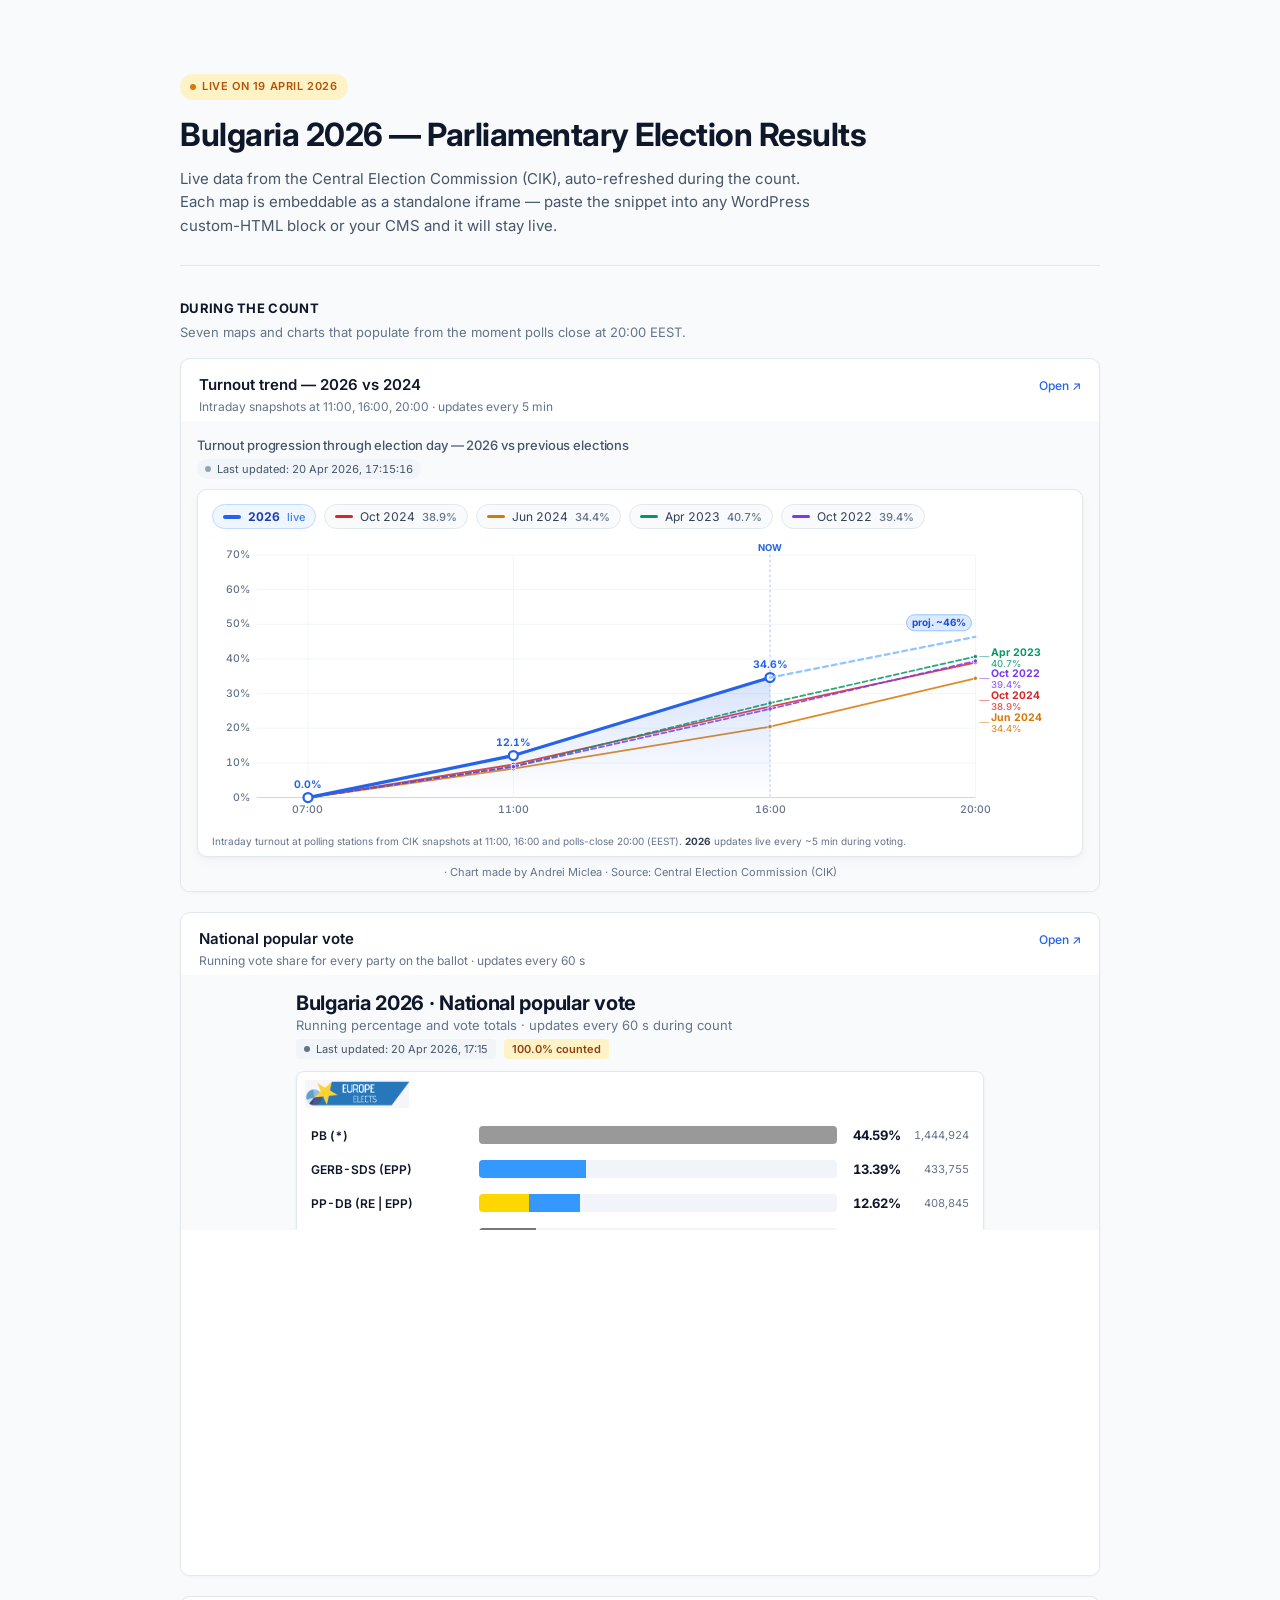
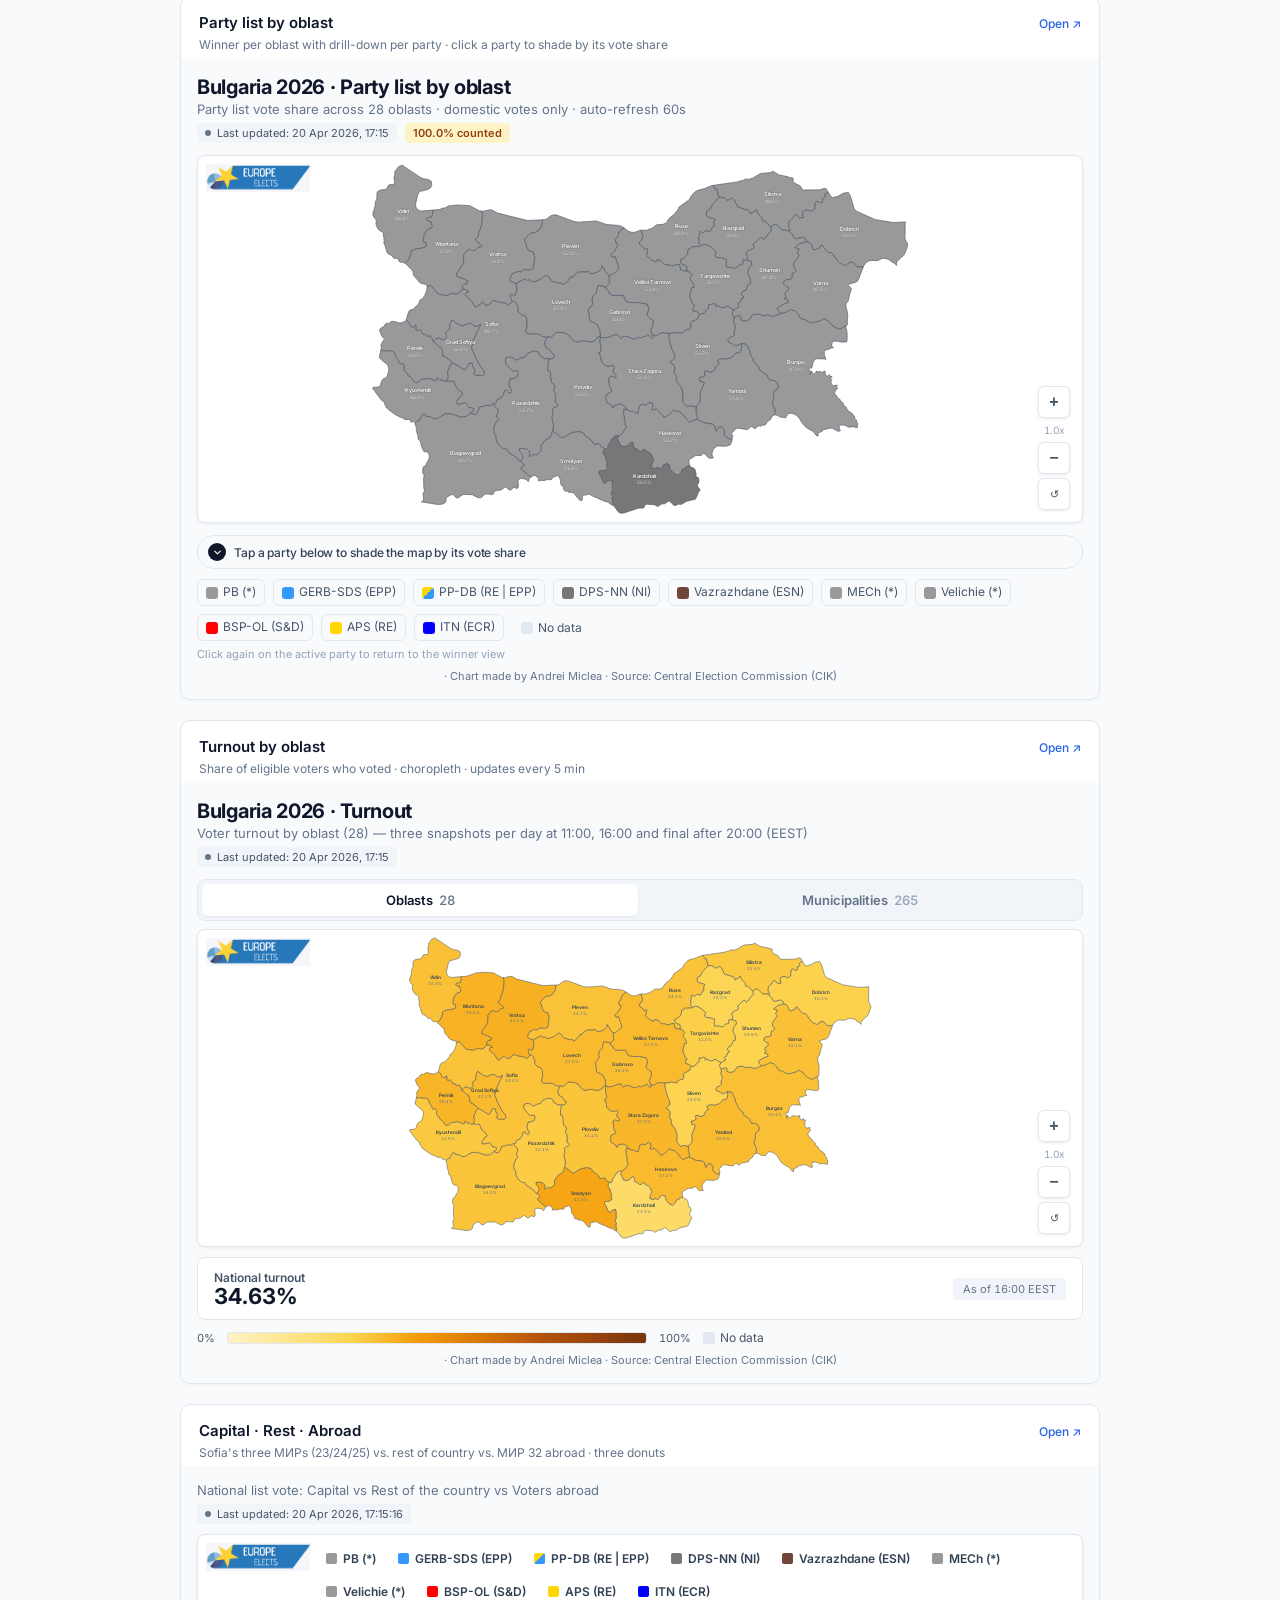
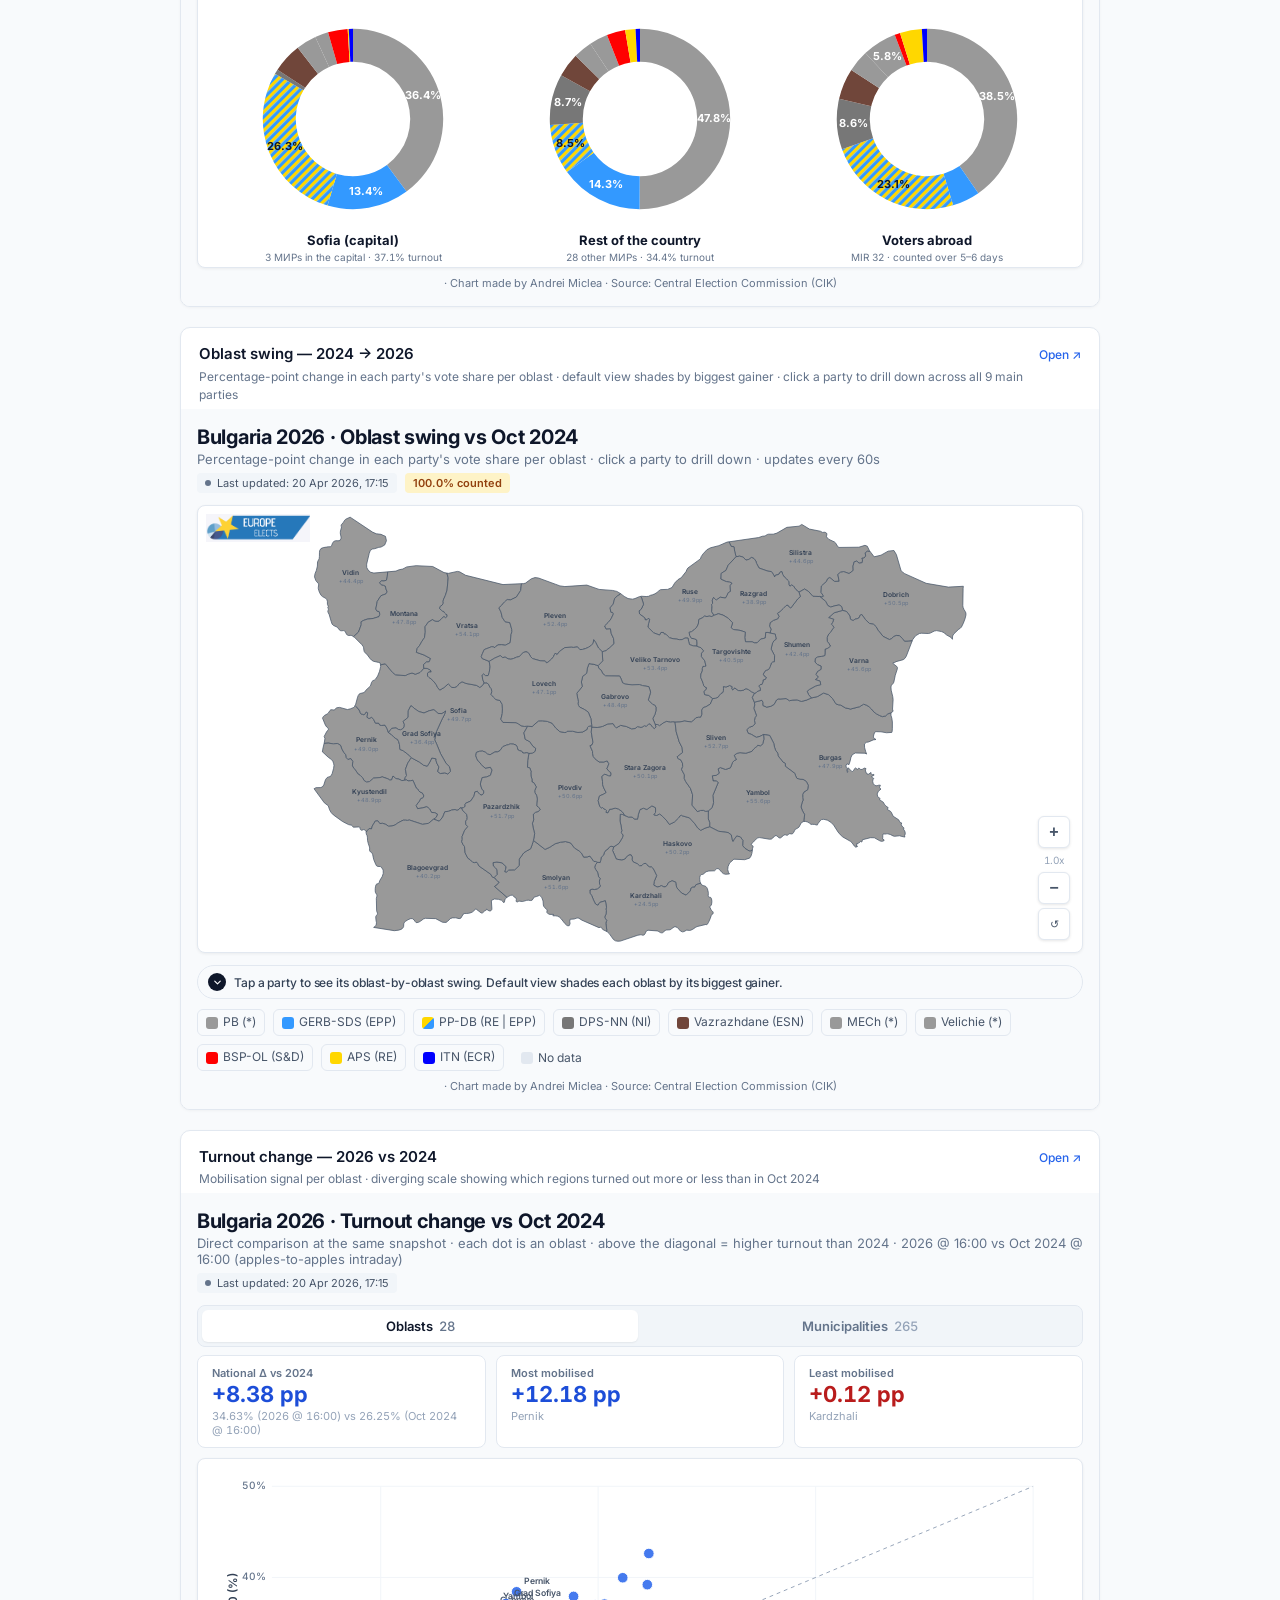
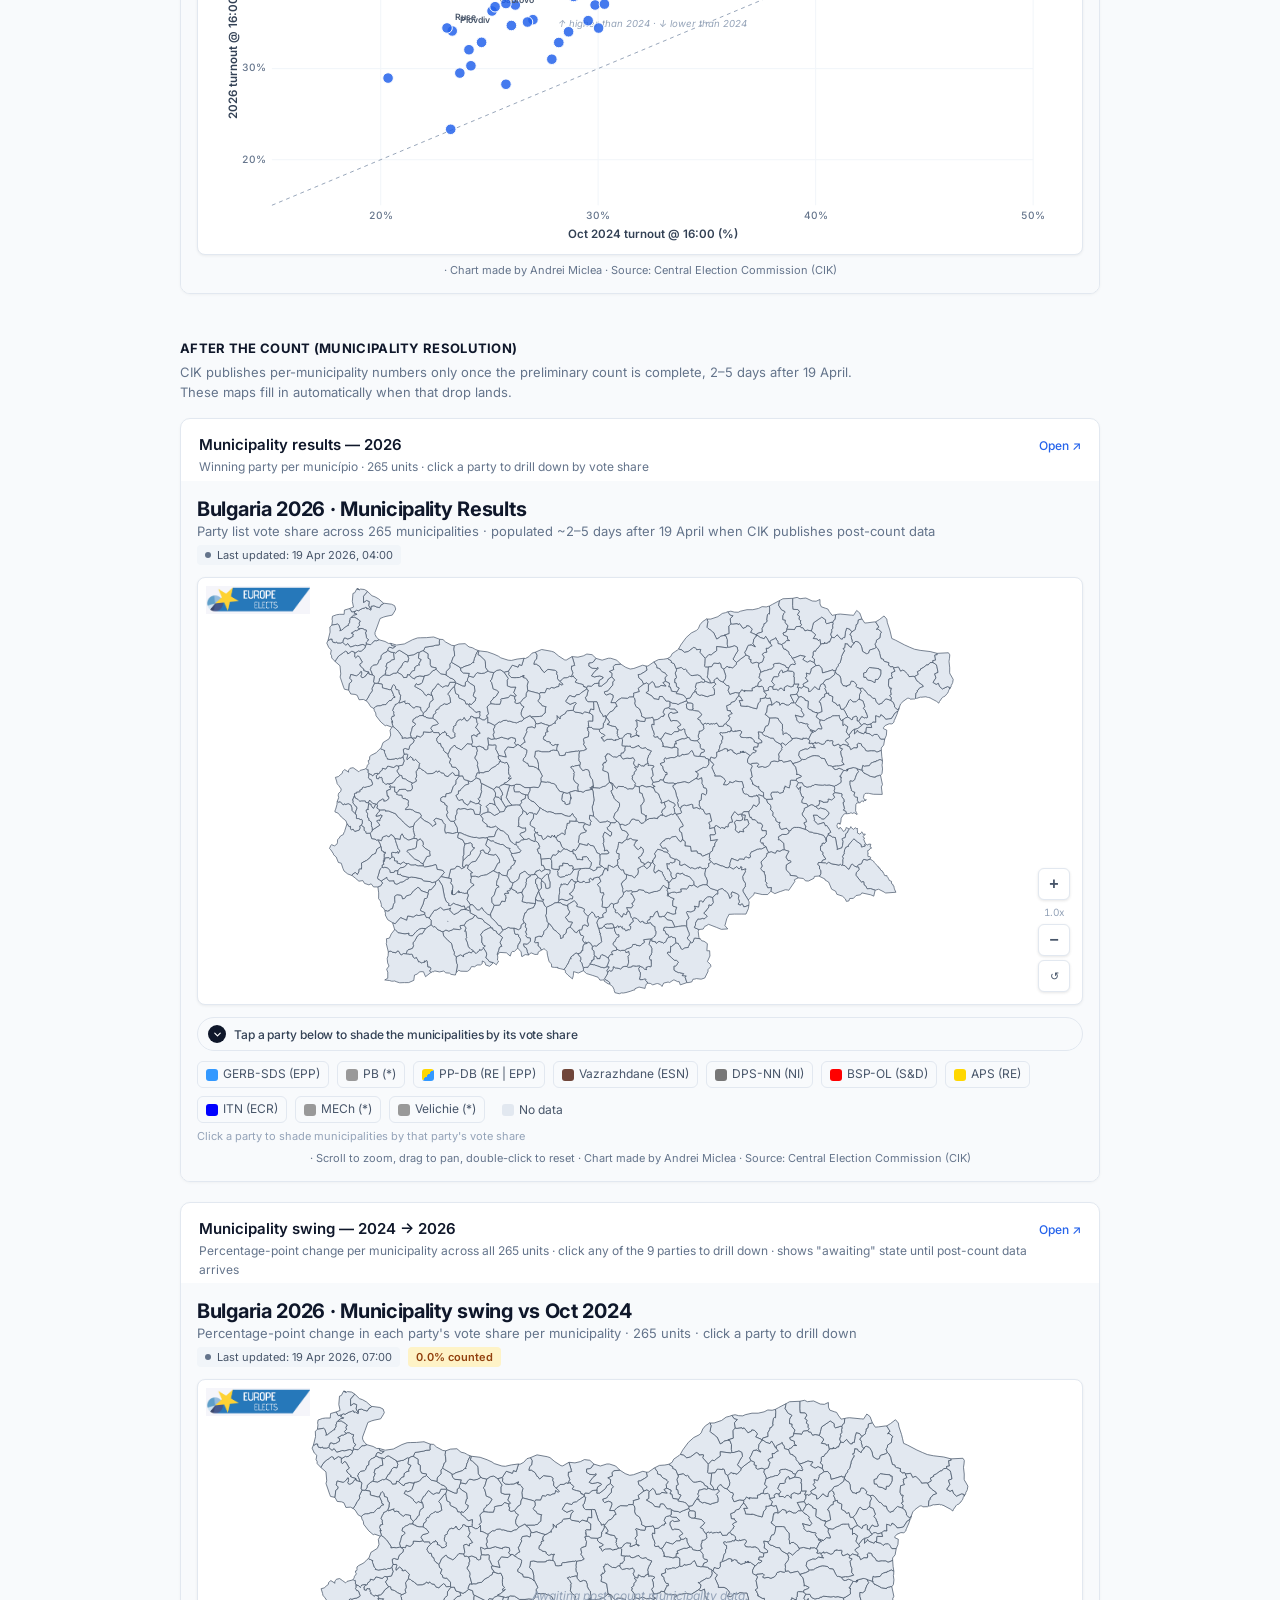
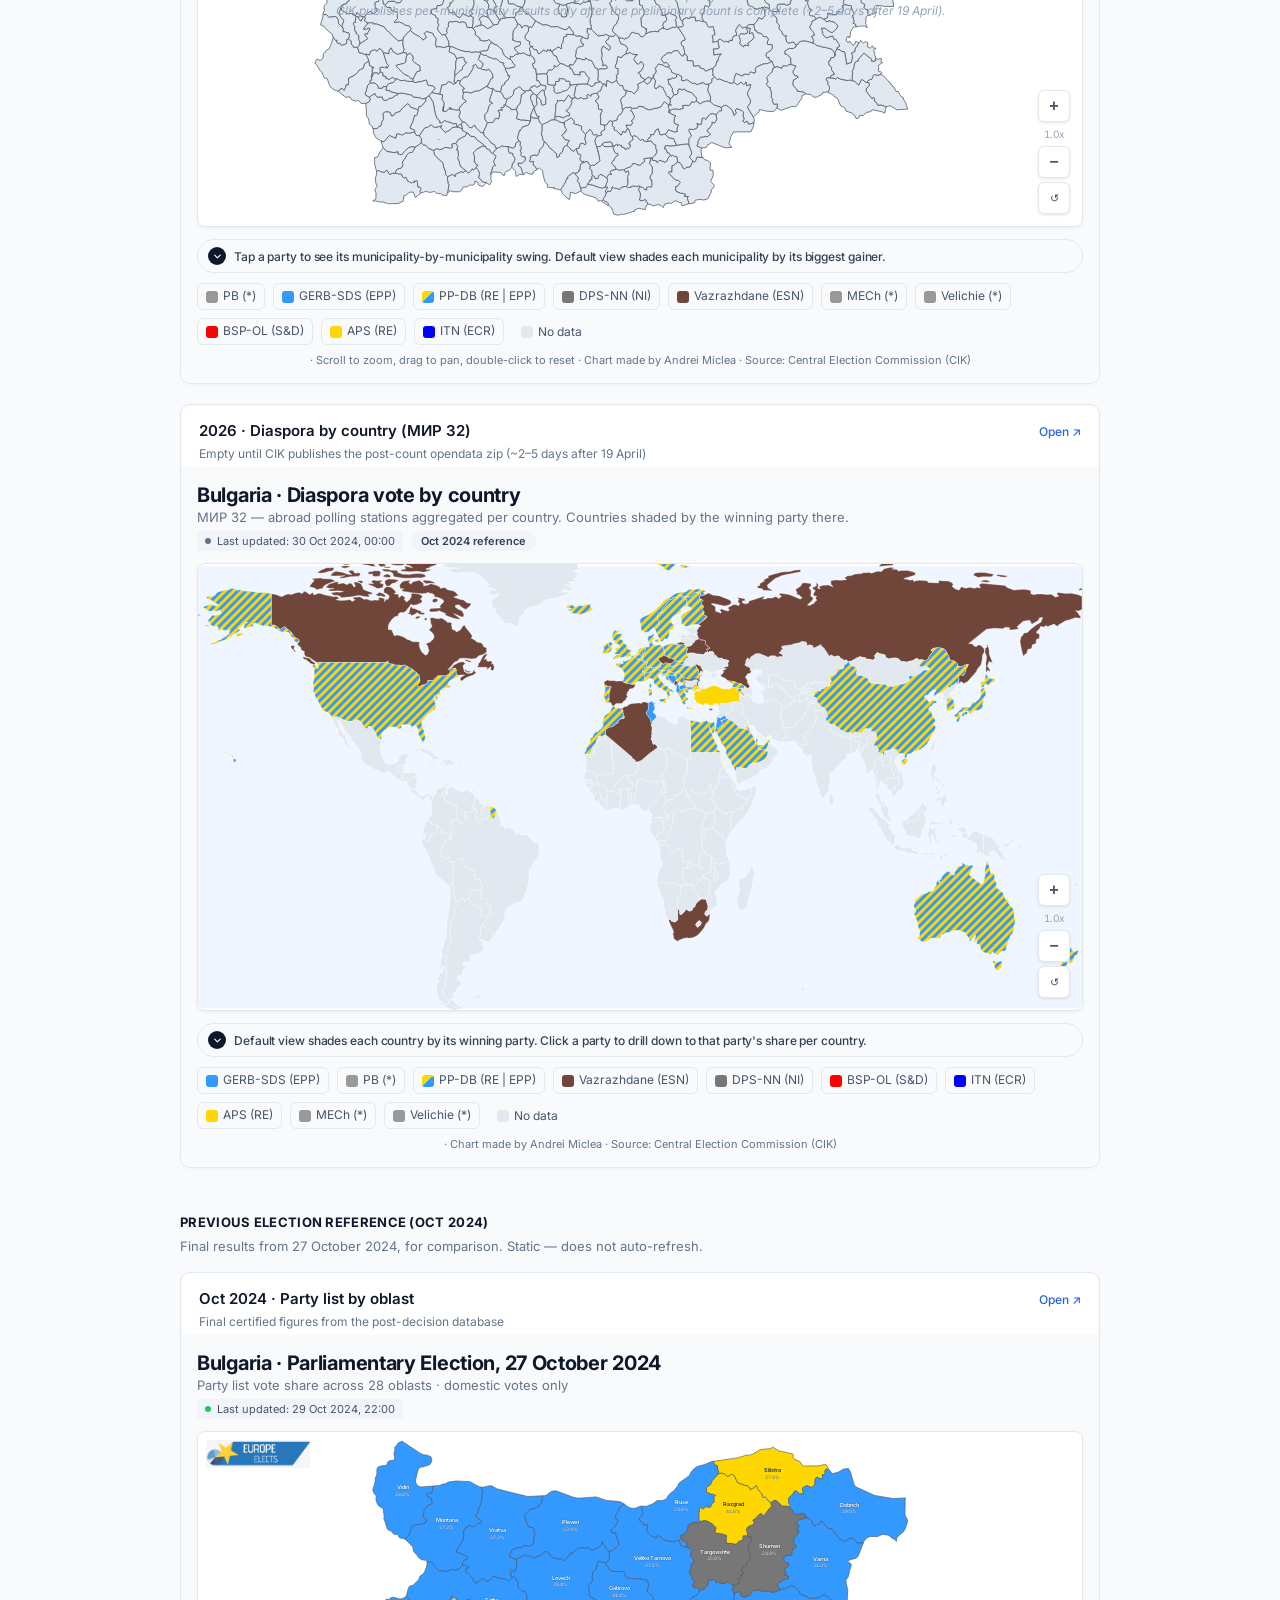
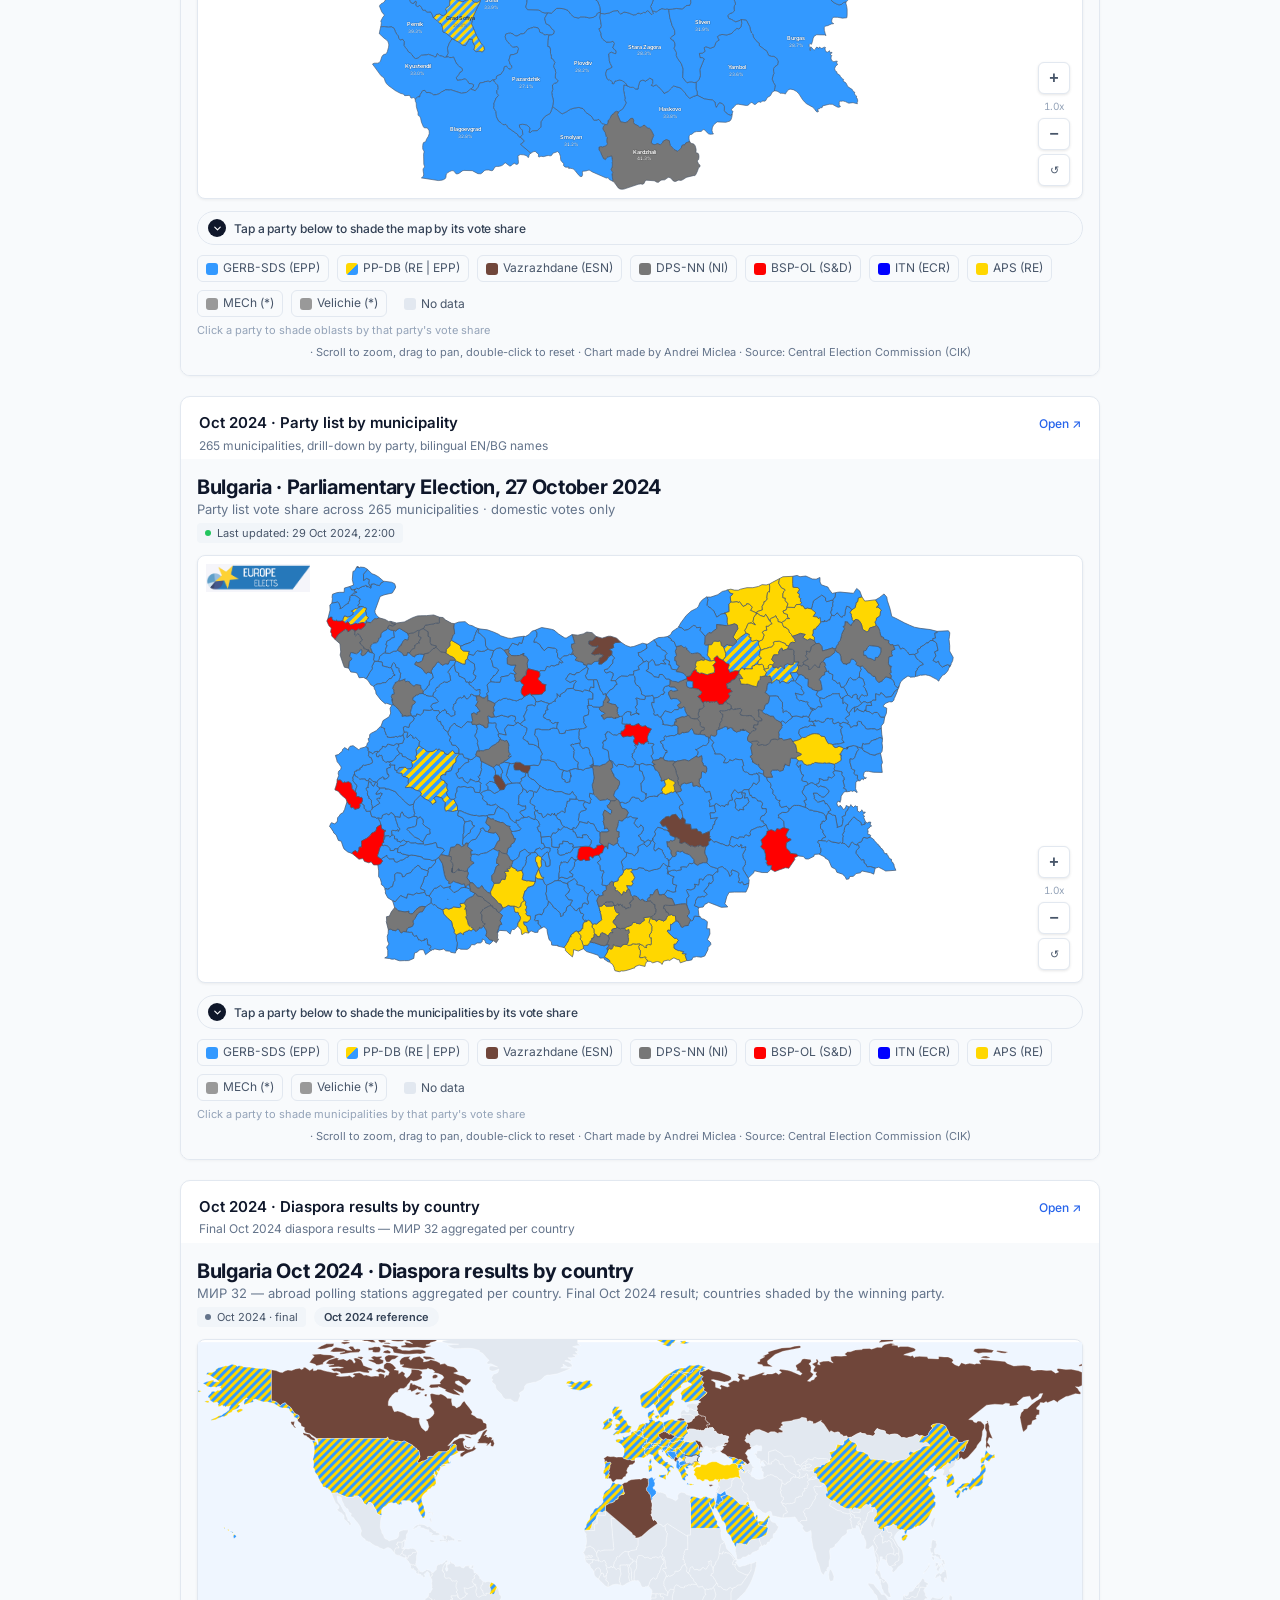
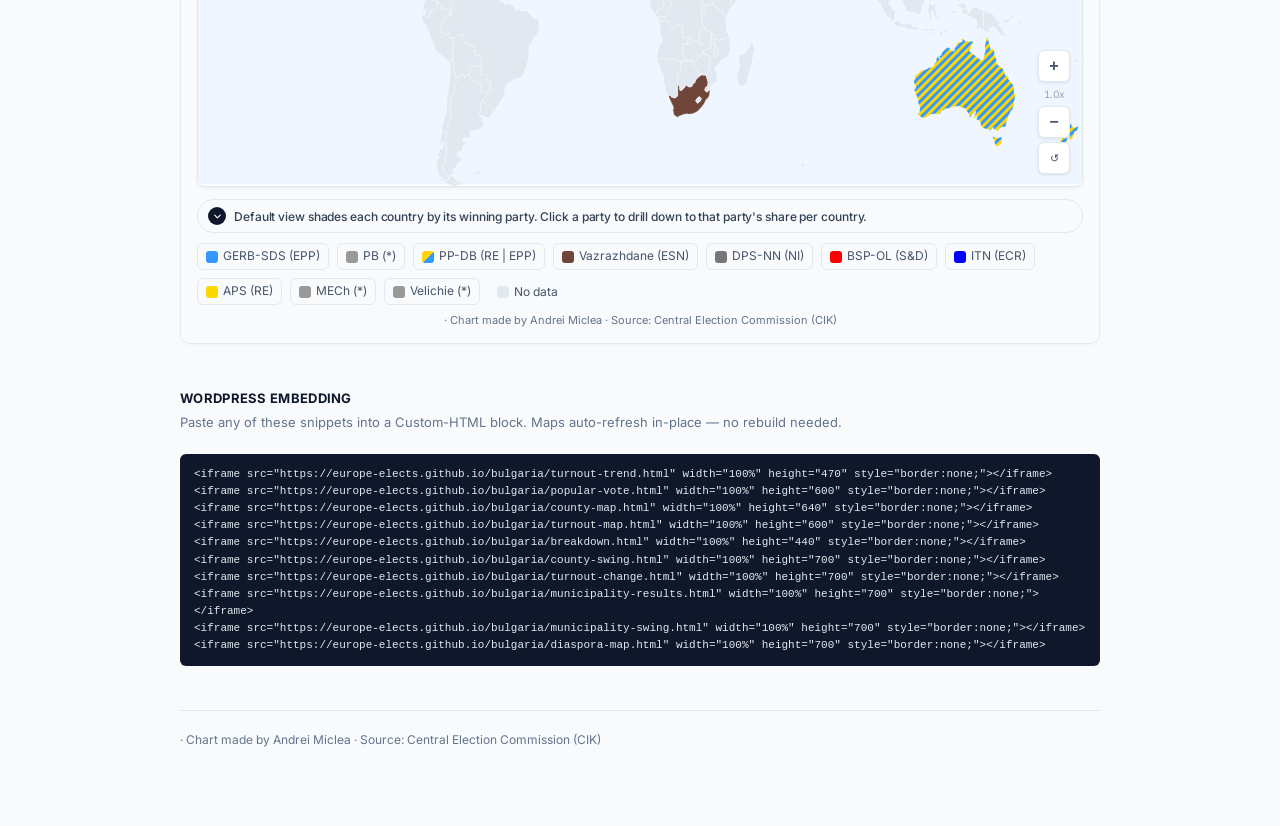
==== commit 3a01d822: "diaspora: split into 2024 (frozen) and 2026 (pending) versions - diaspora-map-2024.html: new file. A" ====
--- a/index.html
+++ b/index.html
@@ -168,7 +168,7 @@
 
   <div class="embed">
     <div class="embed-header">
-      <div><h3>Diaspora by country (МИР 32)</h3><div class="desc">World map of Bulgarian votes cast abroad · 57+ countries · shows Oct 2024 reference until the post-count aggregator writes 2026 data</div></div>
+      <div><h3>2026 · Diaspora by country (МИР 32)</h3><div class="desc">Empty until CIK publishes the post-count opendata zip (~2–5 days after 19 April)</div></div>
       <a href="diaspora-map.html" target="_blank">Open ↗</a>
     </div>
     <iframe src="diaspora-map.html" height="700"></iframe>
@@ -193,6 +193,14 @@
       <a href="map_municipalities.html" target="_blank">Open ↗</a>
     </div>
     <iframe src="map_municipalities.html" height="700"></iframe>
+  </div>
+
+  <div class="embed">
+    <div class="embed-header">
+      <div><h3>Oct 2024 · Diaspora results by country</h3><div class="desc">Final Oct 2024 diaspora results — МИР 32 aggregated per country</div></div>
+      <a href="diaspora-map-2024.html" target="_blank">Open ↗</a>
+    </div>
+    <iframe src="diaspora-map-2024.html" height="700"></iframe>
   </div>
 </section>
 
